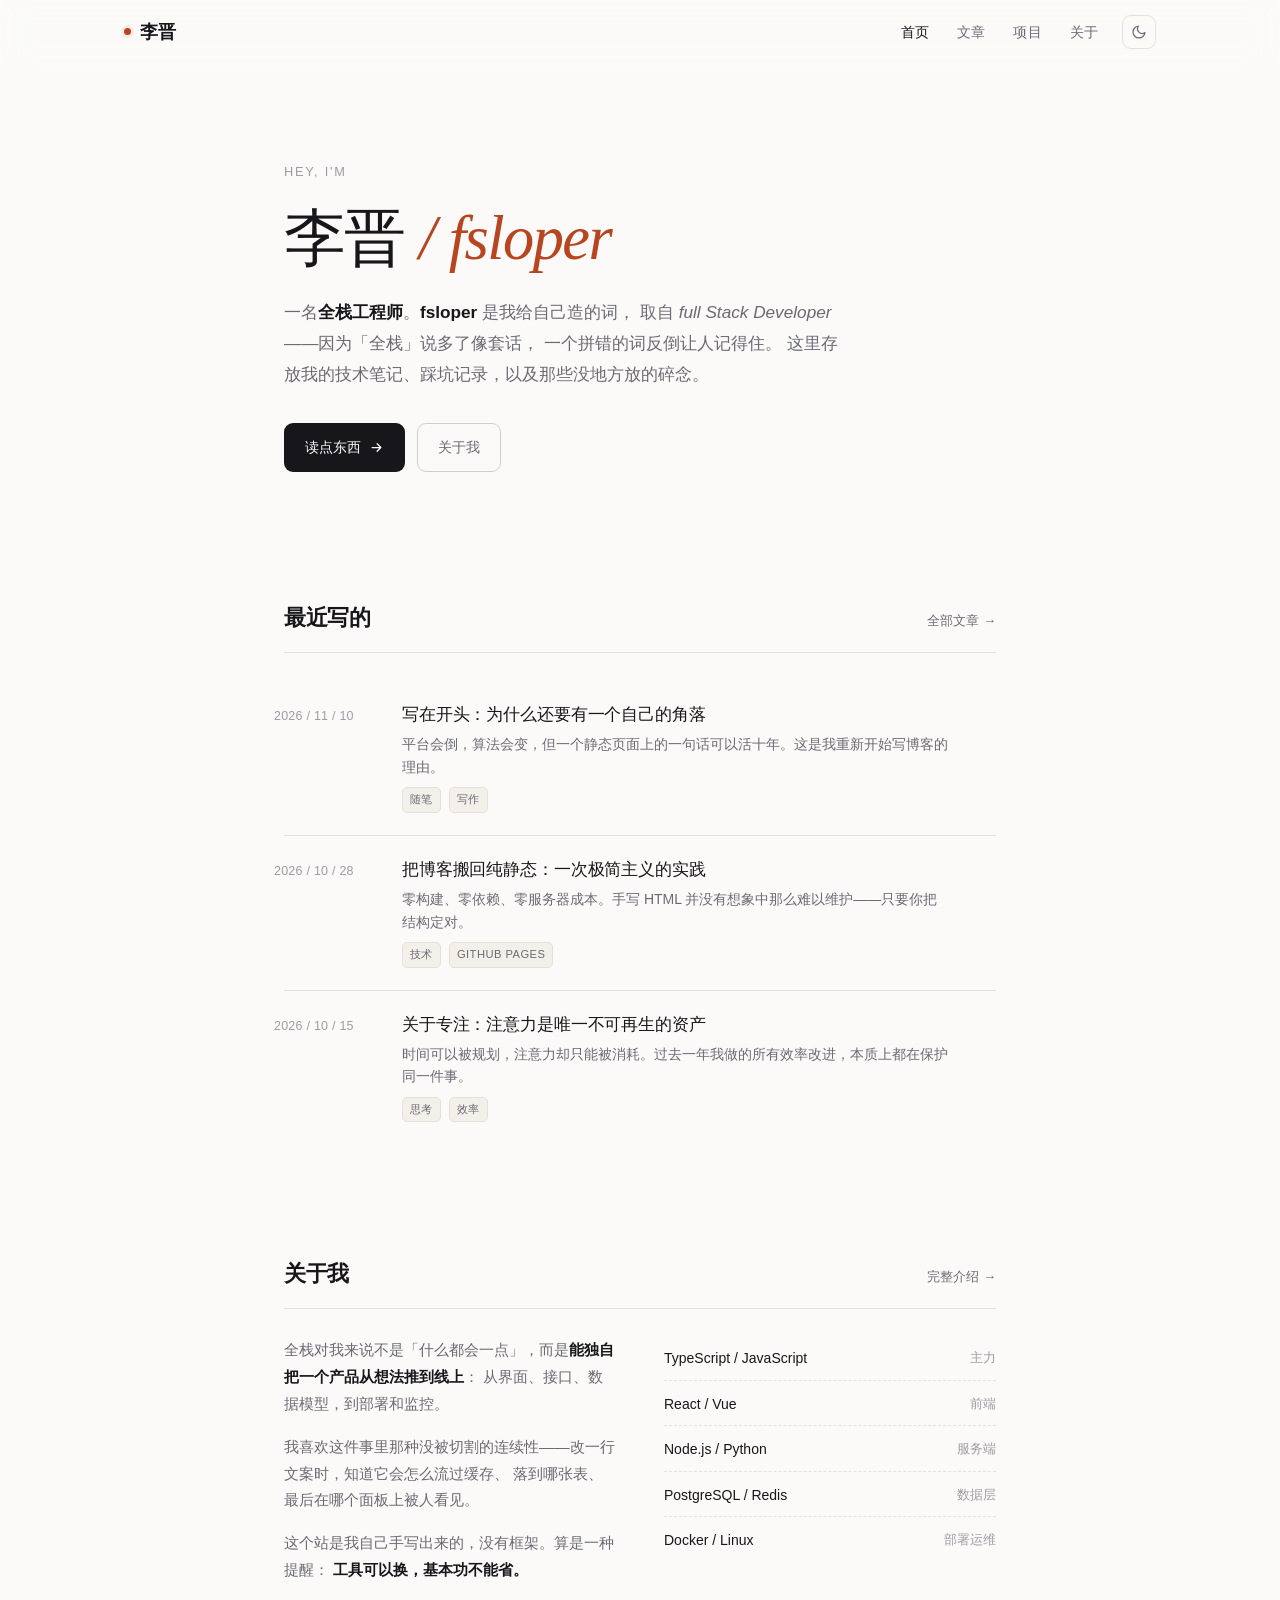
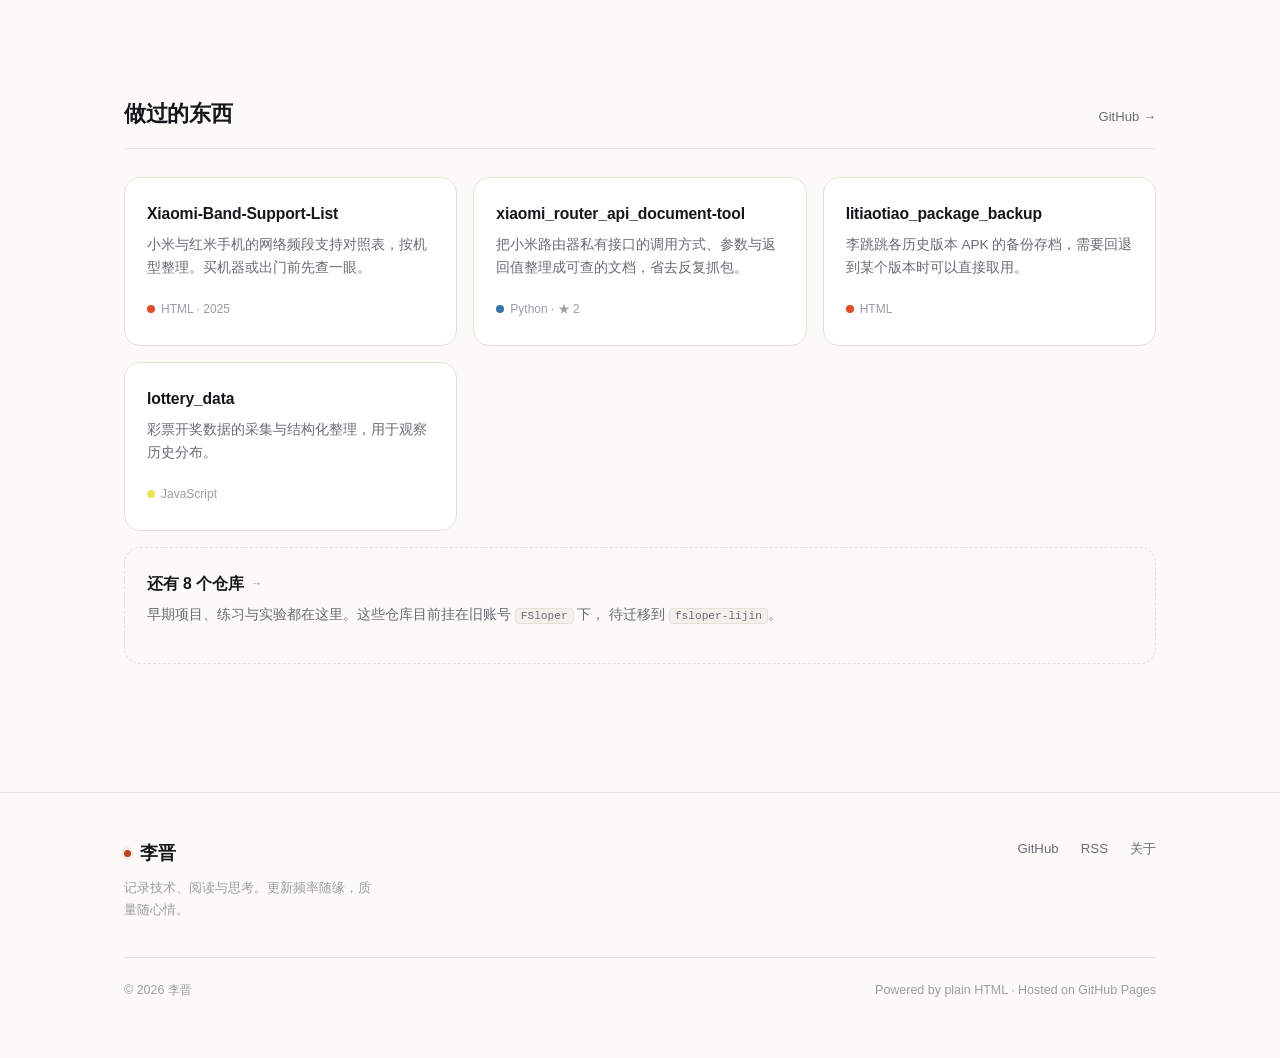
==== index.html @ 945a0168 "init: 李晋的个人博客（纯静态 + GitHub Pages）" ====
<!DOCTYPE html>
<html lang="zh-CN" data-theme="light">
<head>
<meta charset="UTF-8">
<meta name="viewport" content="width=device-width, initial-scale=1.0">
<title>李晋 · 个人主页与博客</title>
<meta name="description" content="李晋 的个人主页与博客 — 记录技术、阅读与思考。">
<meta name="author" content="李晋">

<!-- Open Graph -->
<meta property="og:type" content="website">
<meta property="og:title" content="李晋 · 个人主页与博客">
<meta property="og:description" content="记录技术、阅读与思考。">
<meta name="twitter:card" content="summary_large_image">

<link rel="icon" href="data:image/svg+xml,<svg xmlns='http://www.w3.org/2000/svg' viewBox='0 0 100 100'><text y='.9em' font-size='90'>✳</text></svg>">
<link rel="stylesheet" href="assets/css/style.css">

<!-- 防闪烁：在样式绘制前确定主题 -->
<script>
(function () {
  try {
    var t = localStorage.getItem('blog-theme');
    if (!t) {
      t = window.matchMedia && window.matchMedia('(prefers-color-scheme: dark)').matches
        ? 'dark' : 'light';
    }
    document.documentElement.setAttribute('data-theme', t);
  } catch (e) {}
})();
</script>
</head>
<body>

<!-- ========== 导航 ========== -->
<header class="site-header">
  <nav class="nav">
    <a href="index.html" class="nav__brand">
      <span class="nav__dot"></span>
      李晋
    </a>
    <div class="nav__links">
      <a href="index.html" class="nav__link is-active">首页</a>
      <a href="index.html#posts" class="nav__link">文章</a>
      <a href="#projects" class="nav__link">项目</a>
      <a href="about.html" class="nav__link">关于</a>
      <button class="theme-toggle" type="button" aria-label="切换主题">
        <svg class="icon-moon" viewBox="0 0 24 24" fill="none" stroke="currentColor" stroke-width="1.8" stroke-linecap="round" stroke-linejoin="round">
          <path d="M21 12.79A9 9 0 1 1 11.21 3 7 7 0 0 0 21 12.79z"/>
        </svg>
        <svg class="icon-sun" viewBox="0 0 24 24" fill="none" stroke="currentColor" stroke-width="1.8" stroke-linecap="round" stroke-linejoin="round">
          <circle cx="12" cy="12" r="4.5"/>
          <path d="M12 2v2M12 20v2M4.9 4.9l1.4 1.4M17.7 17.7l1.4 1.4M2 12h2M20 12h2M4.9 19.1l1.4-1.4M17.7 6.3l1.4-1.4"/>
        </svg>
      </button>
    </div>
  </nav>
</header>

<main>
  <!-- ========== Hero ========== -->
  <section class="hero">
    <div class="wrap">
      <p class="hero__eyebrow">Hey, I'm</p>
      <h1 class="hero__title">李晋 <em>/ fsloper</em></h1>
      <p class="hero__lede">
        一名<strong>全栈工程师</strong>。<strong>fsloper</strong> 是我给自己造的词，
        取自 <em>full Stack Developer</em>——因为「全栈」说多了像套话，
        一个拼错的词反倒让人记得住。
        这里存放我的技术笔记、踩坑记录，以及那些没地方放的碎念。
      </p>
      <div class="hero__actions">
        <a href="#posts" class="btn btn--primary">
          读点东西
          <svg viewBox="0 0 24 24" fill="none" stroke="currentColor" stroke-width="2" stroke-linecap="round" stroke-linejoin="round">
            <path d="M5 12h14M13 6l6 6-6 6"/>
          </svg>
        </a>
        <a href="about.html" class="btn btn--ghost">关于我</a>
      </div>
    </div>
  </section>

  <!-- ========== 文章列表 ========== -->
  <section class="section" id="posts">
    <div class="wrap">
      <div class="section__head reveal">
        <h2 class="section__title">最近写的</h2>
        <a href="posts/2026-11-10-hello.html" class="section__more">全部文章 →</a>
      </div>

      <ul class="post-list">
        <li class="post-item reveal">
          <a href="posts/2026-11-10-hello.html" class="post-link">
            <span class="post-link__date">2026 / 11 / 10</span>
            <div>
              <h3 class="post-link__title">写在开头：为什么还要有一个自己的角落</h3>
              <p class="post-link__excerpt">
                平台会倒，算法会变，但一个静态页面上的一句话可以活十年。这是我重新开始写博客的理由。
              </p>
              <div class="post-link__meta">
                <span class="tag">随笔</span>
                <span class="tag">写作</span>
              </div>
            </div>
            <span class="post-link__arrow">→</span>
          </a>
        </li>

        <li class="post-item reveal">
          <a href="posts/2026-10-28-static-site.html" class="post-link">
            <span class="post-link__date">2026 / 10 / 28</span>
            <div>
              <h3 class="post-link__title">把博客搬回纯静态：一次极简主义的实践</h3>
              <p class="post-link__excerpt">
                零构建、零依赖、零服务器成本。手写 HTML 并没有想象中那么难以维护——只要你把结构定对。
              </p>
              <div class="post-link__meta">
                <span class="tag">技术</span>
                <span class="tag">GitHub Pages</span>
              </div>
            </div>
            <span class="post-link__arrow">→</span>
          </a>
        </li>

        <li class="post-item reveal">
          <a href="posts/2026-10-15-focus.html" class="post-link">
            <span class="post-link__date">2026 / 10 / 15</span>
            <div>
              <h3 class="post-link__title">关于专注：注意力是唯一不可再生的资产</h3>
              <p class="post-link__excerpt">
                时间可以被规划，注意力却只能被消耗。过去一年我做的所有效率改进，本质上都在保护同一件事。
              </p>
              <div class="post-link__meta">
                <span class="tag">思考</span>
                <span class="tag">效率</span>
              </div>
            </div>
            <span class="post-link__arrow">→</span>
          </a>
        </li>
      </ul>
    </div>
  </section>

  <!-- ========== 关于 ========== -->
  <section class="section" id="about">
    <div class="wrap">
      <div class="section__head reveal">
        <h2 class="section__title">关于我</h2>
        <a href="about.html" class="section__more">完整介绍 →</a>
      </div>

      <div class="about-grid">
        <div class="about-text reveal">
          <p>
            全栈对我来说不是「什么都会一点」，而是<strong>能独自把一个产品从想法推到线上</strong>：
            从界面、接口、数据模型，到部署和监控。
          </p>
          <p>
            我喜欢这件事里那种没被切割的连续性——改一行文案时，知道它会怎么流过缓存、
            落到哪张表、最后在哪个面板上被人看见。
          </p>
          <p>
            这个站是我自己手写出来的，没有框架。算是一种提醒：
            <strong>工具可以换，基本功不能省。</strong>
          </p>
        </div>

        <ul class="skill-list reveal">
          <li><span>TypeScript / JavaScript</span><span>主力</span></li>
          <li><span>React / Vue</span><span>前端</span></li>
          <li><span>Node.js / Python</span><span>服务端</span></li>
          <li><span>PostgreSQL / Redis</span><span>数据层</span></li>
          <li><span>Docker / Linux</span><span>部署运维</span></li>
        </ul>
      </div>
    </div>
  </section>

  <!-- ========== 项目 ========== -->
  <section class="section" id="projects">
    <div class="wrap wrap--wide">
      <div class="section__head reveal">
        <h2 class="section__title">做过的东西</h2>
        <a href="https://github.com/FSloper?tab=repositories" class="section__more" target="_blank" rel="noopener">GitHub →</a>
      </div>

      <div class="card-grid">
        <a class="card reveal" href="https://github.com/FSloper/Xiaomi-Band-Support-List" target="_blank" rel="noopener">
          <h3 class="card__title">Xiaomi-Band-Support-List</h3>
          <p class="card__desc">
            小米与红米手机的网络频段支持对照表，按机型整理。买机器或出门前先查一眼。
          </p>
          <span class="card__lang"><i class="lang-dot" style="background:#e34c26"></i>HTML · 2025</span>
        </a>

        <a class="card reveal" href="https://github.com/FSloper/xiaomi_router_api_document-tool" target="_blank" rel="noopener">
          <h3 class="card__title">xiaomi_router_api_document-tool</h3>
          <p class="card__desc">
            把小米路由器私有接口的调用方式、参数与返回值整理成可查的文档，省去反复抓包。
          </p>
          <span class="card__lang"><i class="lang-dot" style="background:#3572A5"></i>Python · ★ 2</span>
        </a>

        <a class="card reveal" href="https://github.com/FSloper/litiaotiao_package_backup" target="_blank" rel="noopener">
          <h3 class="card__title">litiaotiao_package_backup</h3>
          <p class="card__desc">
            李跳跳各历史版本 APK 的备份存档，需要回退到某个版本时可以直接取用。
          </p>
          <span class="card__lang"><i class="lang-dot" style="background:#e34c26"></i>HTML</span>
        </a>

        <a class="card reveal" href="https://github.com/FSloper/lottery_data" target="_blank" rel="noopener">
          <h3 class="card__title">lottery_data</h3>
          <p class="card__desc">
            彩票开奖数据的采集与结构化整理，用于观察历史分布。
          </p>
          <span class="card__lang"><i class="lang-dot" style="background:#f1e05a"></i>JavaScript</span>
        </a>

        <a class="card card--wide reveal" href="https://github.com/FSloper?tab=repositories" target="_blank" rel="noopener">
          <h3 class="card__title">还有 8 个仓库 <span class="card__star">→</span></h3>
          <p class="card__desc">
            早期项目、练习与实验都在这里。这些仓库目前挂在旧账号 <code>FSloper</code> 下，
            待迁移到 <code>fsloper-lijin</code>。
          </p>
        </a>
      </div>
    </div>
  </section>
</main>

<!-- ========== 页脚 ========== -->
<footer class="site-footer">
  <div class="wrap wrap--wide">
    <div class="footer-inner">
      <div class="footer-brand">
        <a href="index.html" class="nav__brand">
          <span class="nav__dot"></span>
          李晋
        </a>
        <p>记录技术、阅读与思考。更新频率随缘，质量随心情。</p>
      </div>
      <div class="footer-links">
        <a href="https://github.com/fsloper-lijin" target="_blank" rel="noopener">GitHub</a>
        <a href="feed.xml" type="application/rss+xml">RSS</a>
        <a href="about.html">关于</a>
      </div>
    </div>
    <div class="footer-bottom">
      <span>© <span data-year>2026</span> 李晋</span>
      <span>Powered by plain HTML · Hosted on GitHub Pages</span>
    </div>
  </div>
</footer>

<script src="assets/js/main.js"></script>
</body>
</html>
---- assets/css/style.css ----
/* ============================================================
   个人博客 · 设计系统
   明暗双主题 / 系统字体栈 / 响应式 / 无外部依赖
   ============================================================ */

/* ---------- 1. 变量 ---------- */
:root {
  /* 明主题：暖白纸感 */
  --bg:           #fbfaf8;
  --bg-elevated:  #ffffff;
  --bg-soft:      #f3f0ea;
  --text:         #17161a;
  --text-muted:   #6b6a73;
  --text-faint:   #9d9ca4;
  --border:       #e5e1d9;
  --border-strong:#d3cec3;
  --accent:       #b8451f;
  --accent-soft:  rgba(184, 69, 31, 0.08);
  --code-bg:      #f3f0ea;

  /* 排版 */
  --font-sans: -apple-system, BlinkMacSystemFont, "Segoe UI", "PingFang SC",
               "Hiragino Sans GB", "Microsoft YaHei", "Source Han Sans SC",
               sans-serif;
  --font-serif: "Iowan Old Style", "Palatino Linotype", Palatino, Georgia,
                "Songti SC", "Noto Serif SC", "SimSun", serif;
  --font-mono: ui-monospace, SFMono-Regular, "SF Mono", Menlo, Consolas,
               "Liberation Mono", monospace;

  /* 尺寸 */
  --maxw: 760px;
  --maxw-wide: 1080px;
  --radius: 10px;
  --radius-lg: 16px;

  /* 动效 */
  --ease: cubic-bezier(0.22, 0.61, 0.36, 1);

  color-scheme: light;
}

html[data-theme="dark"] {
  --bg:           #101114;
  --bg-elevated:  #17181c;
  --bg-soft:      #1b1c21;
  --text:         #e9e7e3;
  --text-muted:   #92919a;
  --text-faint:   #6c6b74;
  --border:       #26272d;
  --border-strong:#3a3b42;
  --accent:       #f0805a;
  --accent-soft:  rgba(240, 128, 90, 0.12);
  --code-bg:      #1b1c21;

  color-scheme: dark;
}

/* ---------- 2. 基础重置 ---------- */
*, *::before, *::after { box-sizing: border-box; }

html {
  -webkit-text-size-adjust: 100%;
  scroll-behavior: smooth;
}

body {
  margin: 0;
  background: var(--bg);
  color: var(--text);
  font-family: var(--font-sans);
  font-size: 17px;
  line-height: 1.75;
  -webkit-font-smoothing: antialiased;
  -moz-osx-font-smoothing: grayscale;
  transition: background-color .35s var(--ease), color .35s var(--ease);
}

/* 纸张纹理（极淡） */
body::before {
  content: "";
  position: fixed;
  inset: 0;
  pointer-events: none;
  z-index: 0;
  opacity: .5;
  background-image: radial-gradient(var(--border) 0.5px, transparent 0.5px);
  background-size: 22px 22px;
  mask-image: radial-gradient(ellipse 80% 60% at 50% 0%, #000, transparent 75%);
  -webkit-mask-image: radial-gradient(ellipse 80% 60% at 50% 0%, #000, transparent 75%);
}

img { max-width: 100%; height: auto; display: block; }

a {
  color: inherit;
  text-decoration: none;
  transition: color .2s var(--ease);
}

button { font: inherit; cursor: pointer; }

::selection {
  background: var(--accent);
  color: #fff;
}

/* ---------- 3. 布局容器 ---------- */
.wrap {
  width: 100%;
  max-width: var(--maxw);
  margin: 0 auto;
  padding: 0 24px;
  position: relative;
  z-index: 1;
}

.wrap--wide { max-width: var(--maxw-wide); }

/* ---------- 4. 顶部导航 ---------- */
.site-header {
  position: sticky;
  top: 0;
  z-index: 100;
  backdrop-filter: saturate(180%) blur(14px);
  -webkit-backdrop-filter: saturate(180%) blur(14px);
  background: color-mix(in srgb, var(--bg) 82%, transparent);
  border-bottom: 1px solid transparent;
  transition: border-color .3s var(--ease), background-color .3s var(--ease);
}

.site-header.is-scrolled { border-bottom-color: var(--border); }

.nav {
  display: flex;
  align-items: center;
  justify-content: space-between;
  height: 64px;
  max-width: var(--maxw-wide);
  margin: 0 auto;
  padding: 0 24px;
}

.nav__brand {
  font-family: var(--font-serif);
  font-size: 1.15rem;
  font-weight: 600;
  letter-spacing: -0.01em;
  display: inline-flex;
  align-items: center;
  gap: 9px;
}

.nav__dot {
  width: 7px;
  height: 7px;
  border-radius: 50%;
  background: var(--accent);
  box-shadow: 0 0 0 3px var(--accent-soft);
}

.nav__links {
  display: flex;
  align-items: center;
  gap: 4px;
}

.nav__link {
  font-size: 0.88rem;
  color: var(--text-muted);
  padding: 7px 12px;
  border-radius: 7px;
  letter-spacing: .01em;
  transition: color .2s var(--ease), background-color .2s var(--ease);
}

.nav__link:hover { color: var(--text); background: var(--bg-soft); }
.nav__link.is-active { color: var(--text); font-weight: 500; }

.theme-toggle {
  width: 34px;
  height: 34px;
  margin-left: 8px;
  display: grid;
  place-items: center;
  border: 1px solid var(--border);
  border-radius: 9px;
  background: transparent;
  color: var(--text-muted);
  transition: all .22s var(--ease);
}

.theme-toggle:hover {
  color: var(--text);
  border-color: var(--border-strong);
  background: var(--bg-soft);
}

.theme-toggle svg { width: 16px; height: 16px; }
html[data-theme="dark"] .icon-sun { display: block; }
html[data-theme="dark"] .icon-moon { display: none; }
.icon-sun { display: none; }
.icon-moon { display: block; }

/* ---------- 5. Hero ---------- */
.hero {
  padding: 96px 0 72px;
}

.hero__eyebrow {
  font-size: 0.8rem;
  letter-spacing: .14em;
  text-transform: uppercase;
  color: var(--text-faint);
  margin: 0 0 20px;
  font-weight: 500;
}

.hero__title {
  font-family: var(--font-serif);
  font-size: clamp(2.4rem, 6.5vw, 3.9rem);
  line-height: 1.12;
  font-weight: 500;
  letter-spacing: -0.025em;
  margin: 0 0 24px;
}

.hero__title em {
  font-style: italic;
  color: var(--accent);
}

.hero__lede {
  font-size: 1.075rem;
  line-height: 1.78;
  color: var(--text-muted);
  max-width: 58ch;
  margin: 0 0 34px;
}

.hero__lede strong {
  color: var(--text);
  font-weight: 600;
}

.hero__actions {
  display: flex;
  flex-wrap: wrap;
  gap: 12px;
  align-items: center;
}

/* ---------- 6. 按钮 ---------- */
.btn {
  display: inline-flex;
  align-items: center;
  gap: 8px;
  padding: 11px 20px;
  border-radius: 9px;
  font-size: 0.9rem;
  font-weight: 500;
  border: 1px solid transparent;
  transition: all .22s var(--ease);
  white-space: nowrap;
}

.btn--primary {
  background: var(--text);
  color: var(--bg);
}

.btn--primary:hover {
  transform: translateY(-1.5px);
  box-shadow: 0 6px 20px -6px color-mix(in srgb, var(--text) 45%, transparent);
}

.btn--ghost {
  border-color: var(--border-strong);
  color: var(--text-muted);
}

.btn--ghost:hover {
  color: var(--text);
  border-color: var(--text-faint);
  background: var(--bg-soft);
}

.btn svg { width: 15px; height: 15px; }

/* ---------- 7. 分节标题 ---------- */
.section {
  padding: 56px 0;
}

.section__head {
  display: flex;
  align-items: baseline;
  justify-content: space-between;
  gap: 16px;
  margin-bottom: 28px;
  padding-bottom: 14px;
  border-bottom: 1px solid var(--border);
}

.section__title {
  font-family: var(--font-serif);
  font-size: 1.35rem;
  font-weight: 600;
  letter-spacing: -0.015em;
  margin: 0;
}

.section__more {
  font-size: 0.82rem;
  color: var(--text-muted);
  white-space: nowrap;
  display: inline-flex;
  align-items: center;
  gap: 4px;
}

.section__more:hover { color: var(--accent); }

/* ---------- 8. 文章列表 ---------- */
.post-list { list-style: none; margin: 0; padding: 0; }

.post-item {
  border-bottom: 1px solid var(--border);
}

.post-item:last-child { border-bottom: none; }

.post-link {
  display: grid;
  grid-template-columns: 108px 1fr auto;
  gap: 20px;
  align-items: baseline;
  padding: 22px 10px 22px 0;
  margin-left: -10px;
  border-radius: 8px;
  transition: background-color .2s var(--ease), padding-left .2s var(--ease);
}

.post-link:hover {
  background: var(--bg-soft);
  padding-left: 10px;
}

.post-link__date {
  font-size: 0.78rem;
  color: var(--text-faint);
  font-variant-numeric: tabular-nums;
  letter-spacing: .02em;
  white-space: nowrap;
}

.post-link__title {
  font-size: 1.05rem;
  font-weight: 550;
  letter-spacing: -0.008em;
  line-height: 1.45;
  margin: 0;
  transition: color .2s var(--ease);
}

.post-link:hover .post-link__title { color: var(--accent); }

.post-link__excerpt {
  font-size: 0.875rem;
  color: var(--text-muted);
  line-height: 1.6;
  margin: 6px 0 0;
}

.post-link__meta {
  display: flex;
  gap: 8px;
  align-items: center;
  flex-wrap: wrap;
  margin-top: 9px;
}

.tag {
  font-size: 0.7rem;
  letter-spacing: .04em;
  text-transform: uppercase;
  color: var(--text-muted);
  background: var(--bg-soft);
  border: 1px solid var(--border);
  padding: 2px 7px;
  border-radius: 5px;
  font-weight: 500;
}

.post-link__arrow {
  color: var(--text-faint);
  opacity: 0;
  transform: translateX(-5px);
  transition: all .22s var(--ease);
  align-self: center;
  font-size: 1rem;
}

.post-link:hover .post-link__arrow {
  opacity: 1;
  transform: translateX(0);
  color: var(--accent);
}

/* ---------- 9. 关于块 ---------- */
.about-grid {
  display: grid;
  grid-template-columns: 1fr 1fr;
  gap: 48px;
  align-items: start;
}

.about-text p { margin: 0 0 16px; color: var(--text-muted); font-size: 0.96rem; }
.about-text p:last-child { margin-bottom: 0; }
.about-text strong { color: var(--text); font-weight: 600; }

.skill-list {
  list-style: none;
  margin: 0;
  padding: 0;
  display: flex;
  flex-direction: column;
  gap: 2px;
}

.skill-list li {
  display: flex;
  justify-content: space-between;
  align-items: center;
  padding: 9px 0;
  border-bottom: 1px dashed var(--border);
  font-size: 0.875rem;
}

.skill-list li:last-child { border-bottom: none; }
.skill-list span:first-child { color: var(--text); font-weight: 500; }
.skill-list span:last-child { color: var(--text-faint); font-size: 0.8rem; }

/* ---------- 10. 项目卡片 ---------- */
.card-grid {
  display: grid;
  grid-template-columns: repeat(auto-fill, minmax(280px, 1fr));
  gap: 16px;
}

.card {
  display: block;
  padding: 22px;
  border: 1px solid var(--border);
  border-radius: var(--radius-lg);
  background: var(--bg-elevated);
  transition: all .25s var(--ease);
  position: relative;
  overflow: hidden;
}

.card:hover {
  border-color: var(--border-strong);
  transform: translateY(-2px);
  box-shadow: 0 12px 32px -18px rgba(0, 0, 0, .35);
}

.card__title {
  font-size: 0.98rem;
  font-weight: 600;
  margin: 0 0 7px;
  display: flex;
  align-items: center;
  gap: 7px;
  letter-spacing: -0.008em;
}

.card__desc {
  font-size: 0.85rem;
  color: var(--text-muted);
  line-height: 1.65;
  margin: 0 0 14px;
}

.card__lang {
  font-size: 0.75rem;
  color: var(--text-faint);
  display: inline-flex;
  align-items: center;
  gap: 6px;
}

.lang-dot {
  width: 8px;
  height: 8px;
  border-radius: 50%;
  background: var(--accent);
}

.card__star {
  font-size: 0.75rem;
  color: var(--text-faint);
}

.card--wide {
  grid-column: 1 / -1;
  border-style: dashed;
  background: transparent;
}

.card--wide .card__desc code {
  font-family: var(--font-mono);
  font-size: 0.82em;
  background: var(--code-bg);
  border: 1px solid var(--border);
  padding: 1px 5px;
  border-radius: 4px;
}

/* ---------- 11. 页脚 ---------- */
.site-footer {
  border-top: 1px solid var(--border);
  margin-top: 72px;
  padding: 44px 0 56px;
}

.footer-inner {
  display: flex;
  justify-content: space-between;
  align-items: flex-start;
  gap: 32px;
  flex-wrap: wrap;
}

.footer-brand p {
  margin: 8px 0 0;
  font-size: 0.82rem;
  color: var(--text-faint);
  max-width: 34ch;
  line-height: 1.65;
}

.footer-links {
  display: flex;
  gap: 22px;
  flex-wrap: wrap;
}

.footer-links a {
  font-size: 0.83rem;
  color: var(--text-muted);
}

.footer-links a:hover { color: var(--accent); }

.footer-bottom {
  margin-top: 36px;
  padding-top: 22px;
  border-top: 1px solid var(--border);
  display: flex;
  justify-content: space-between;
  gap: 16px;
  flex-wrap: wrap;
  font-size: 0.78rem;
  color: var(--text-faint);
}

/* ---------- 12. 文章页 ---------- */
.article-header {
  padding: 64px 0 40px;
  border-bottom: 1px solid var(--border);
  margin-bottom: 44px;
}

.back-link {
  display: inline-flex;
  align-items: center;
  gap: 6px;
  font-size: 0.83rem;
  color: var(--text-muted);
  margin-bottom: 26px;
}

.back-link:hover { color: var(--accent); }

.article-title {
  font-family: var(--font-serif);
  font-size: clamp(1.9rem, 4.5vw, 2.7rem);
  line-height: 1.22;
  font-weight: 500;
  letter-spacing: -0.02em;
  margin: 0 0 18px;
}

.article-meta {
  display: flex;
  gap: 14px;
  align-items: center;
  flex-wrap: wrap;
  font-size: 0.82rem;
  color: var(--text-faint);
}

.article-meta .sep { color: var(--border-strong); }

/* 正文排版 */
.prose { font-size: 1.02rem; line-height: 1.85; color: var(--text); }
.prose > *:first-child { margin-top: 0; }

.prose p { margin: 0 0 1.5em; }
.prose strong { font-weight: 650; }
.prose em { font-style: italic; }

.prose h2 {
  font-family: var(--font-serif);
  font-size: 1.55rem;
  font-weight: 600;
  letter-spacing: -0.015em;
  margin: 2.4em 0 0.9em;
  line-height: 1.35;
}

.prose h3 {
  font-size: 1.15rem;
  font-weight: 650;
  margin: 2em 0 0.7em;
  letter-spacing: -0.01em;
}

.prose ul, .prose ol { margin: 0 0 1.5em; padding-left: 1.4em; }
.prose li { margin-bottom: 0.5em; }
.prose li::marker { color: var(--text-faint); }

.prose a {
  color: var(--accent);
  text-decoration: underline;
  text-decoration-thickness: 1px;
  text-underline-offset: 3px;
  text-decoration-color: color-mix(in srgb, var(--accent) 35%, transparent);
  transition: text-decoration-color .2s var(--ease);
}

.prose a:hover { text-decoration-color: var(--accent); }

.prose blockquote {
  margin: 1.8em 0;
  padding: 4px 0 4px 20px;
  border-left: 2px solid var(--accent);
  color: var(--text-muted);
  font-style: italic;
}

.prose blockquote p:last-child { margin-bottom: 0; }

.prose code {
  font-family: var(--font-mono);
  font-size: 0.86em;
  background: var(--code-bg);
  border: 1px solid var(--border);
  padding: 1.5px 5px;
  border-radius: 5px;
  color: var(--text);
}

.prose pre {
  background: var(--code-bg);
  border: 1px solid var(--border);
  border-radius: var(--radius);
  padding: 18px 20px;
  overflow-x: auto;
  margin: 1.8em 0;
  font-size: 0.85rem;
  line-height: 1.65;
}

.prose pre code {
  background: none;
  border: none;
  padding: 0;
  font-size: inherit;
  color: var(--text);
}

.prose hr {
  border: none;
  border-top: 1px solid var(--border);
  margin: 2.8em 0;
}

.prose img {
  border-radius: var(--radius);
  margin: 1.8em 0;
  border: 1px solid var(--border);
}

.prose table {
  width: 100%;
  border-collapse: collapse;
  margin: 1.8em 0;
  font-size: 0.9rem;
}

.prose th, .prose td {
  text-align: left;
  padding: 10px 14px;
  border-bottom: 1px solid var(--border);
}

.prose th {
  font-weight: 600;
  color: var(--text-muted);
  font-size: 0.8rem;
  text-transform: uppercase;
  letter-spacing: .05em;
}

/* 上下篇 */
.post-nav {
  display: grid;
  grid-template-columns: 1fr 1fr;
  gap: 14px;
  margin-top: 64px;
  padding-top: 28px;
  border-top: 1px solid var(--border);
}

.post-nav a {
  padding: 16px 18px;
  border: 1px solid var(--border);
  border-radius: var(--radius);
  transition: all .22s var(--ease);
}

.post-nav a:hover {
  border-color: var(--border-strong);
  background: var(--bg-soft);
}

.post-nav__label {
  display: block;
  font-size: 0.72rem;
  color: var(--text-faint);
  text-transform: uppercase;
  letter-spacing: .1em;
  margin-bottom: 6px;
}

.post-nav__title {
  font-size: 0.88rem;
  font-weight: 500;
  line-height: 1.45;
}

.post-nav a:only-child { grid-column: 1 / -1; }

/* ---------- 13. 滚动进入动效 ---------- */
.reveal {
  opacity: 0;
  transform: translateY(14px);
  transition: opacity .7s var(--ease), transform .7s var(--ease);
}

.reveal.is-visible {
  opacity: 1;
  transform: none;
}

@media (prefers-reduced-motion: reduce) {
  *, *::before, *::after {
    animation-duration: .01ms !important;
    transition-duration: .01ms !important;
    scroll-behavior: auto !important;
  }
  .reveal { opacity: 1; transform: none; }
}

/* ---------- 14. 响应式 ---------- */
@media (max-width: 720px) {
  body { font-size: 16px; }

  .hero { padding: 64px 0 48px; }
  .section { padding: 40px 0; }

  .about-grid { grid-template-columns: 1fr; gap: 32px; }

  .post-link {
    grid-template-columns: 1fr;
    gap: 6px;
    padding: 20px 0;
  }
  .post-link:hover { padding-left: 0; background: transparent; }
  .post-link__date { order: -1; }
  .post-link__arrow { display: none; }

  .post-nav { grid-template-columns: 1fr; }

  .footer-inner { flex-direction: column; gap: 26px; }

  .article-header { padding: 40px 0 30px; margin-bottom: 34px; }

  .nav__links .nav__link:not(.is-active) { display: none; }
}

@media (max-width: 420px) {
  .wrap, .nav { padding: 0 18px; }
  .hero__actions .btn { flex: 1; justify-content: center; }
}
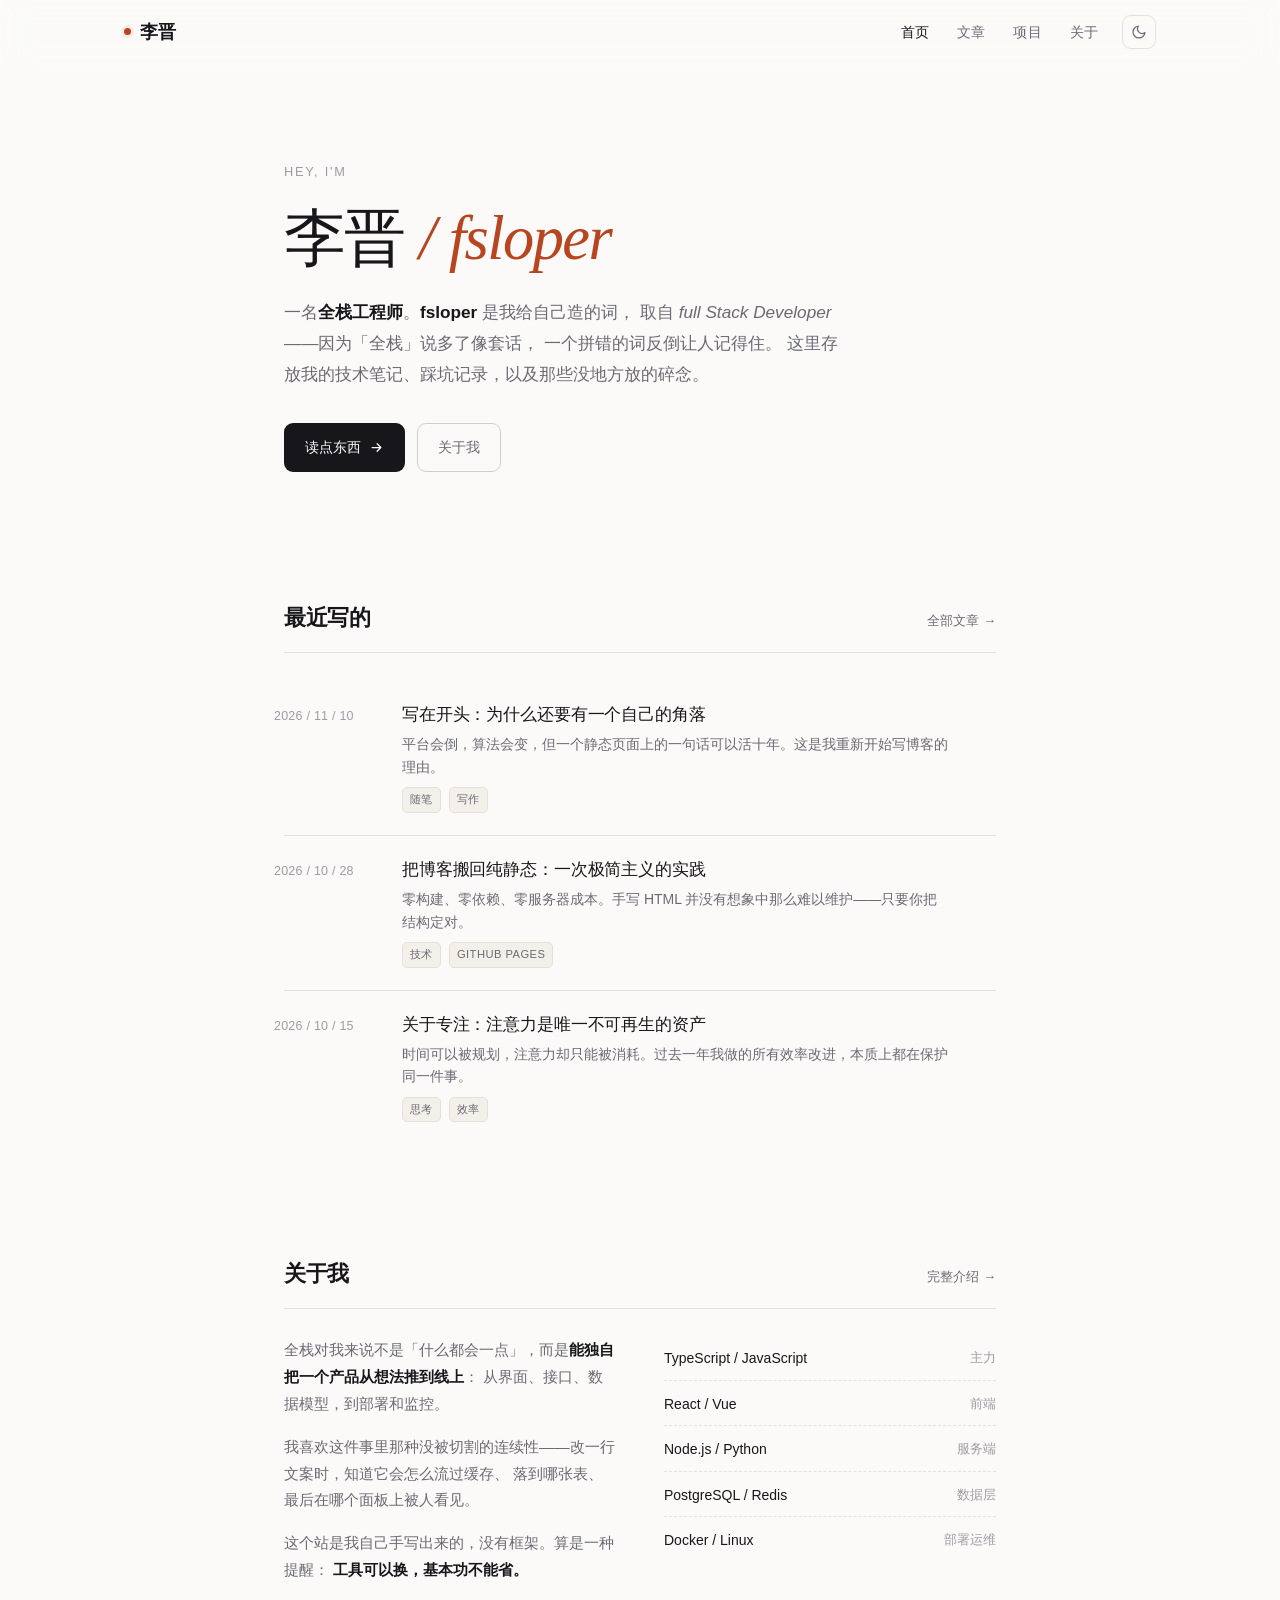
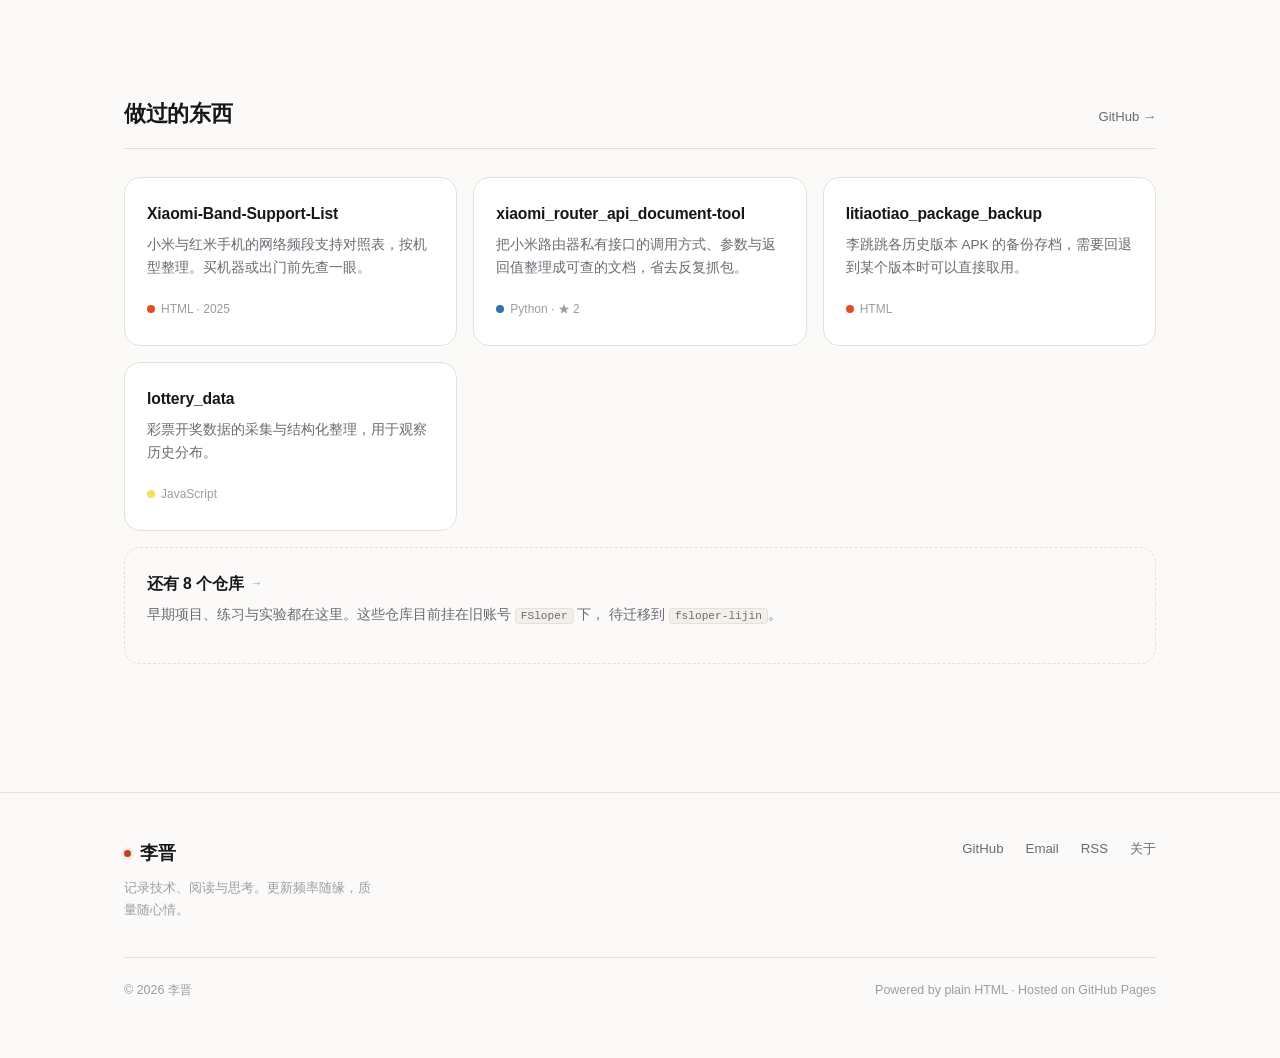
==== commit f4cab5aa: "feat: 加入联系邮箱" ====
--- a/index.html
+++ b/index.html
@@ -245,6 +245,7 @@
       </div>
       <div class="footer-links">
         <a href="https://github.com/fsloper-lijin" target="_blank" rel="noopener">GitHub</a>
+        <a href="mailto:2310984793@qq.com">Email</a>
         <a href="feed.xml" type="application/rss+xml">RSS</a>
         <a href="about.html">关于</a>
       </div>
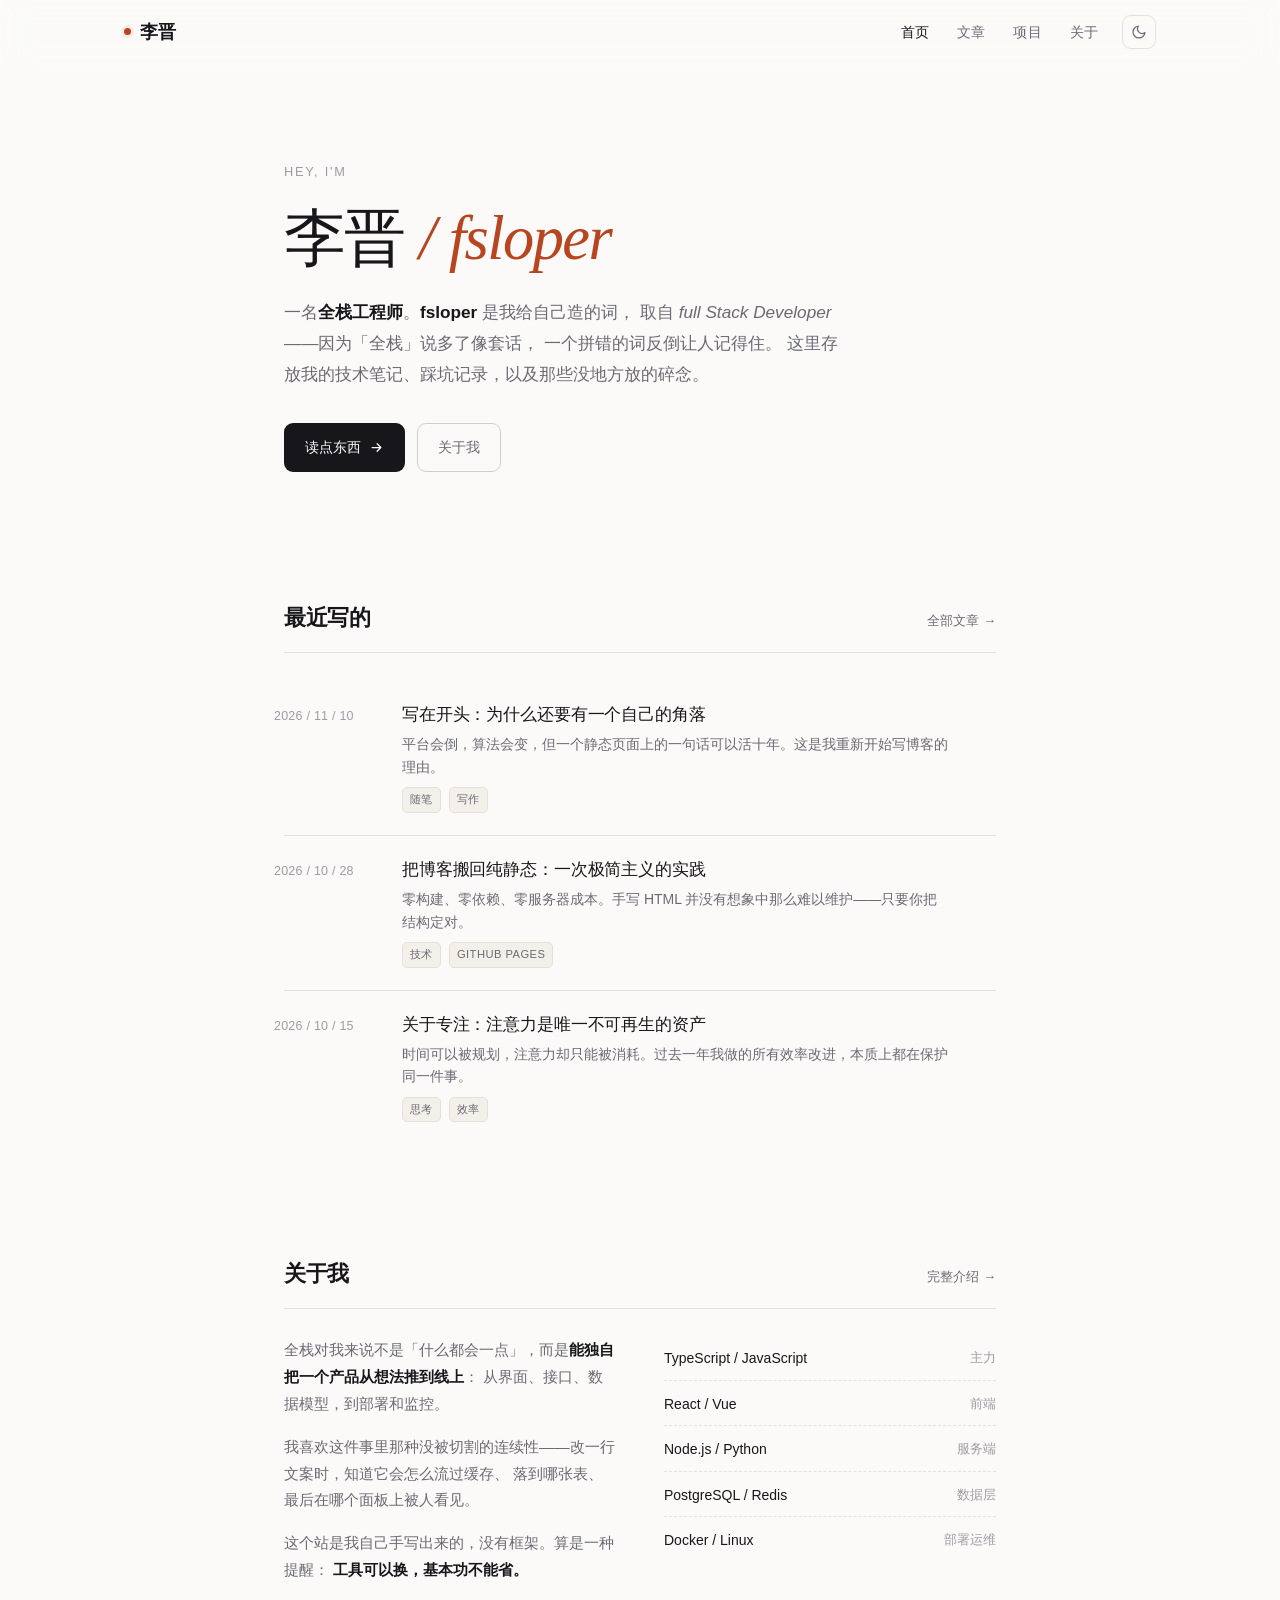
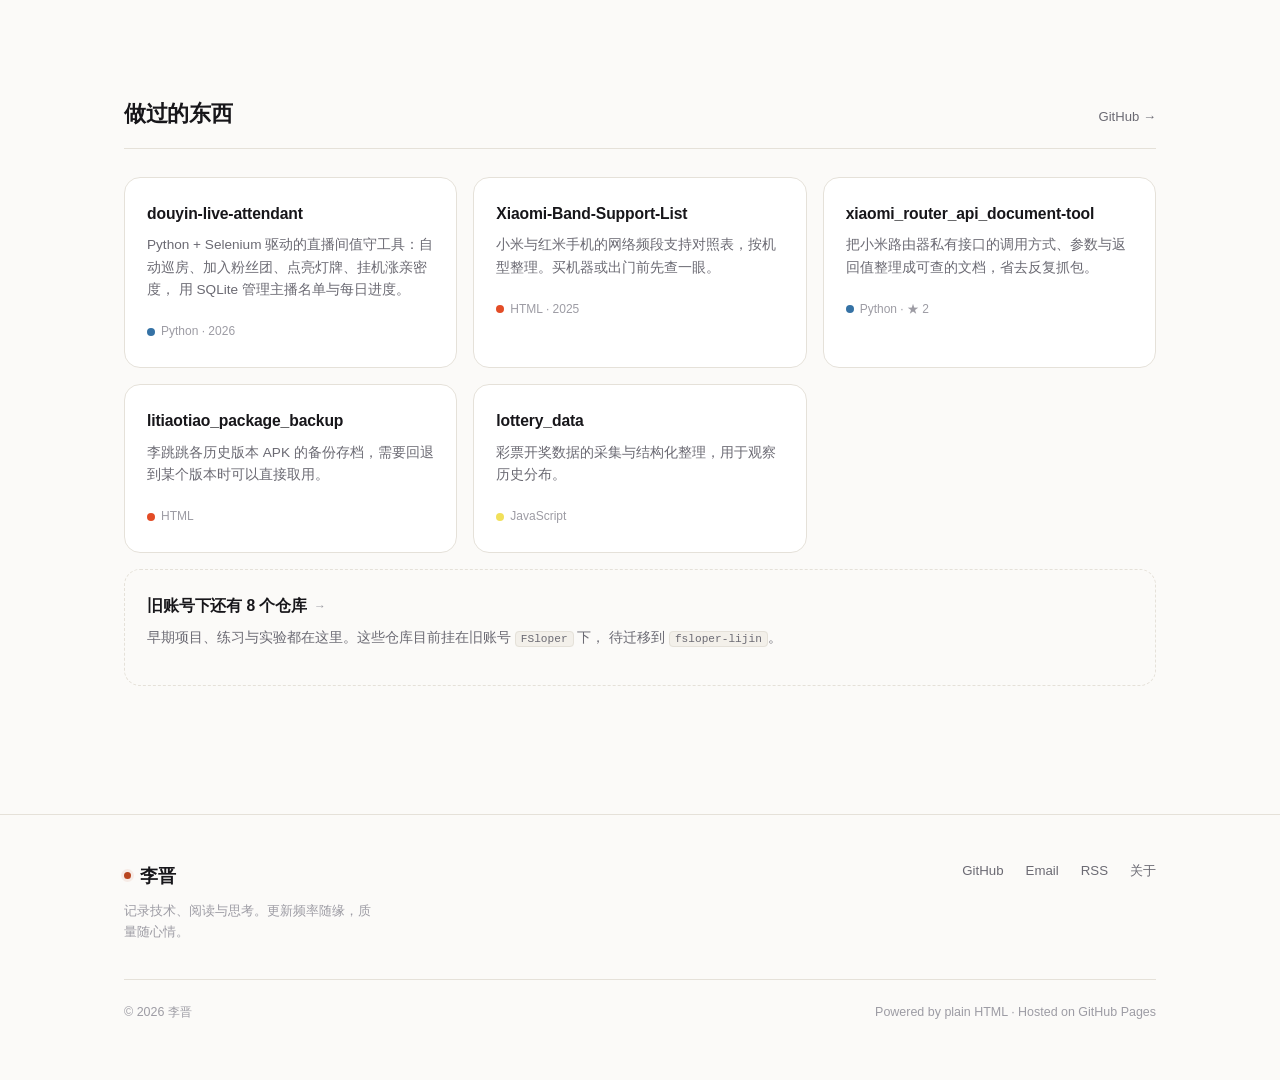
==== commit ec51fd97: "feat: 添加 douyin-live-attendant 项目卡片" ====
--- a/index.html
+++ b/index.html
@@ -188,6 +188,15 @@
       </div>
 
       <div class="card-grid">
+        <a class="card reveal" href="https://github.com/fsloper-lijin/douyin-live-attendant" target="_blank" rel="noopener">
+          <h3 class="card__title">douyin-live-attendant</h3>
+          <p class="card__desc">
+            Python + Selenium 驱动的直播间值守工具：自动巡房、加入粉丝团、点亮灯牌、挂机涨亲密度，
+            用 SQLite 管理主播名单与每日进度。
+          </p>
+          <span class="card__lang"><i class="lang-dot" style="background:#3572A5"></i>Python · 2026</span>
+        </a>
+
         <a class="card reveal" href="https://github.com/FSloper/Xiaomi-Band-Support-List" target="_blank" rel="noopener">
           <h3 class="card__title">Xiaomi-Band-Support-List</h3>
           <p class="card__desc">
@@ -221,7 +230,7 @@
         </a>
 
         <a class="card card--wide reveal" href="https://github.com/FSloper?tab=repositories" target="_blank" rel="noopener">
-          <h3 class="card__title">还有 8 个仓库 <span class="card__star">→</span></h3>
+          <h3 class="card__title">旧账号下还有 8 个仓库 <span class="card__star">→</span></h3>
           <p class="card__desc">
             早期项目、练习与实验都在这里。这些仓库目前挂在旧账号 <code>FSloper</code> 下，
             待迁移到 <code>fsloper-lijin</code>。
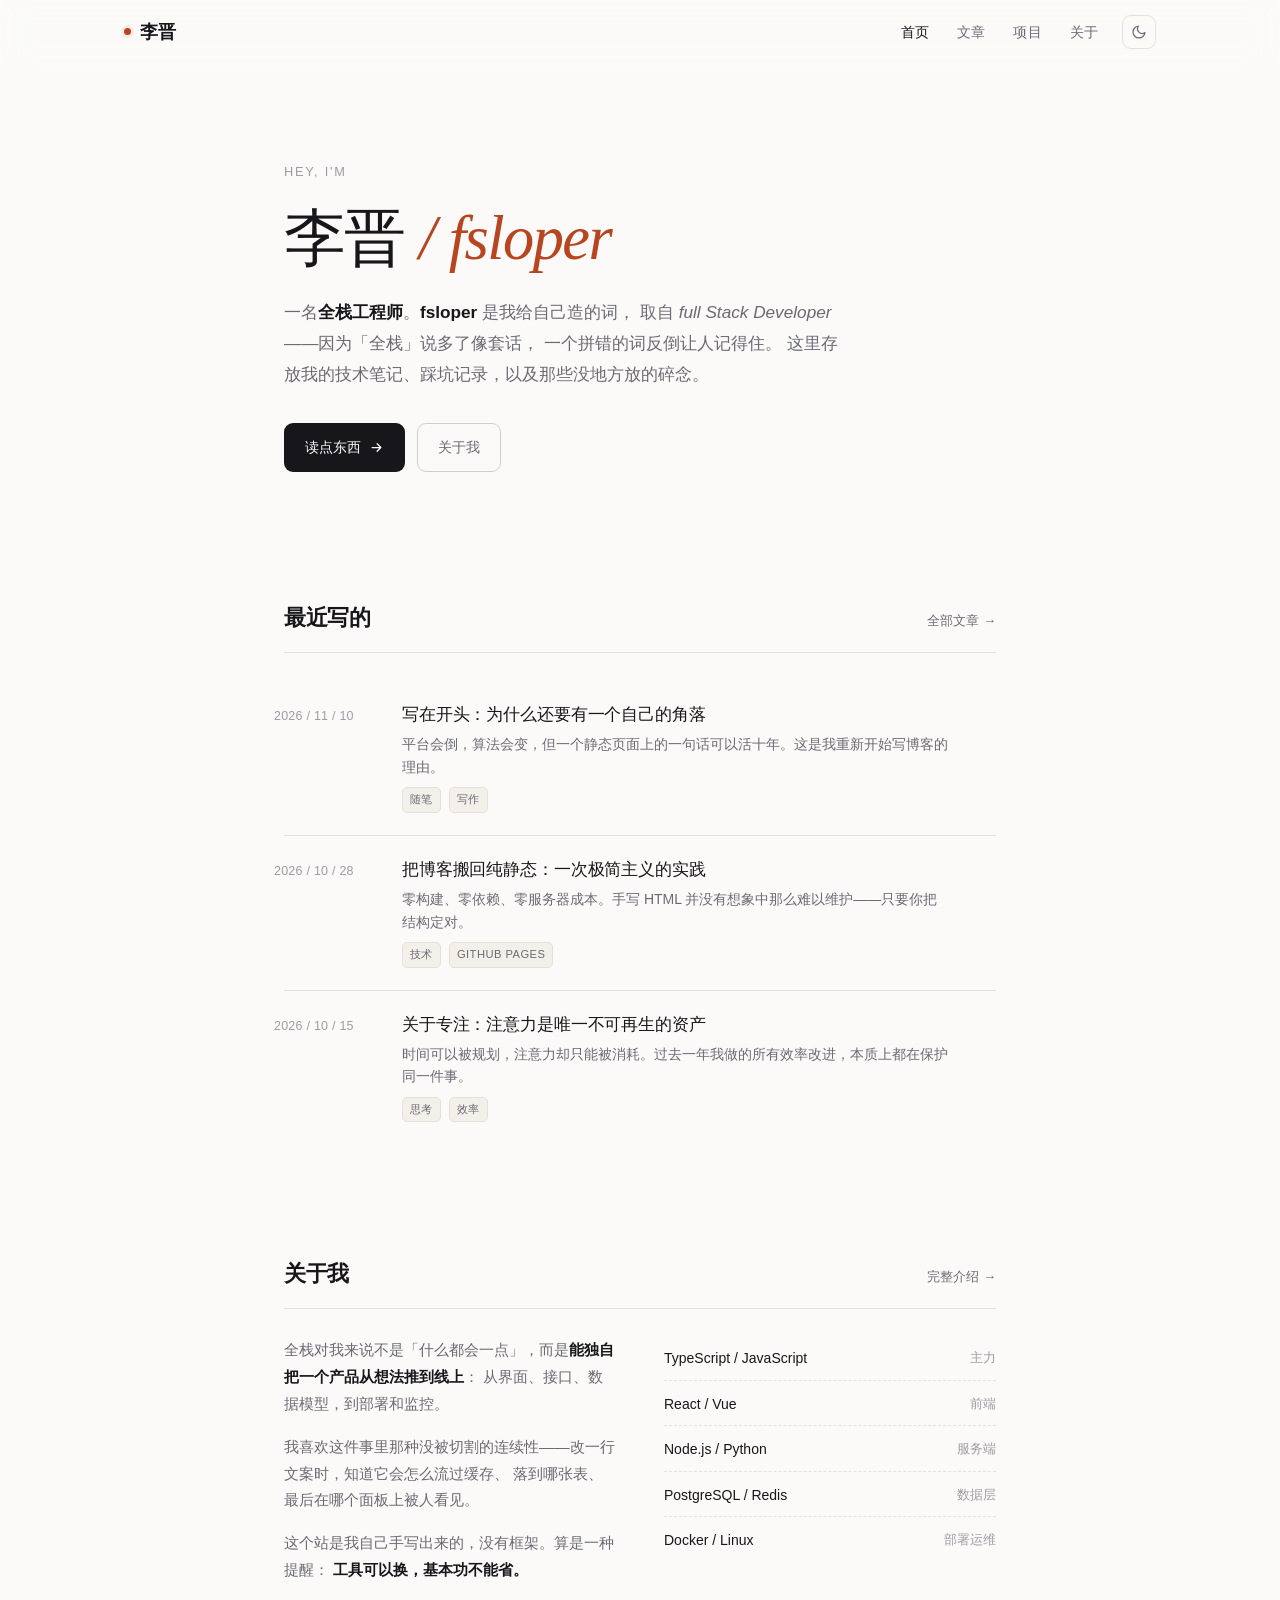
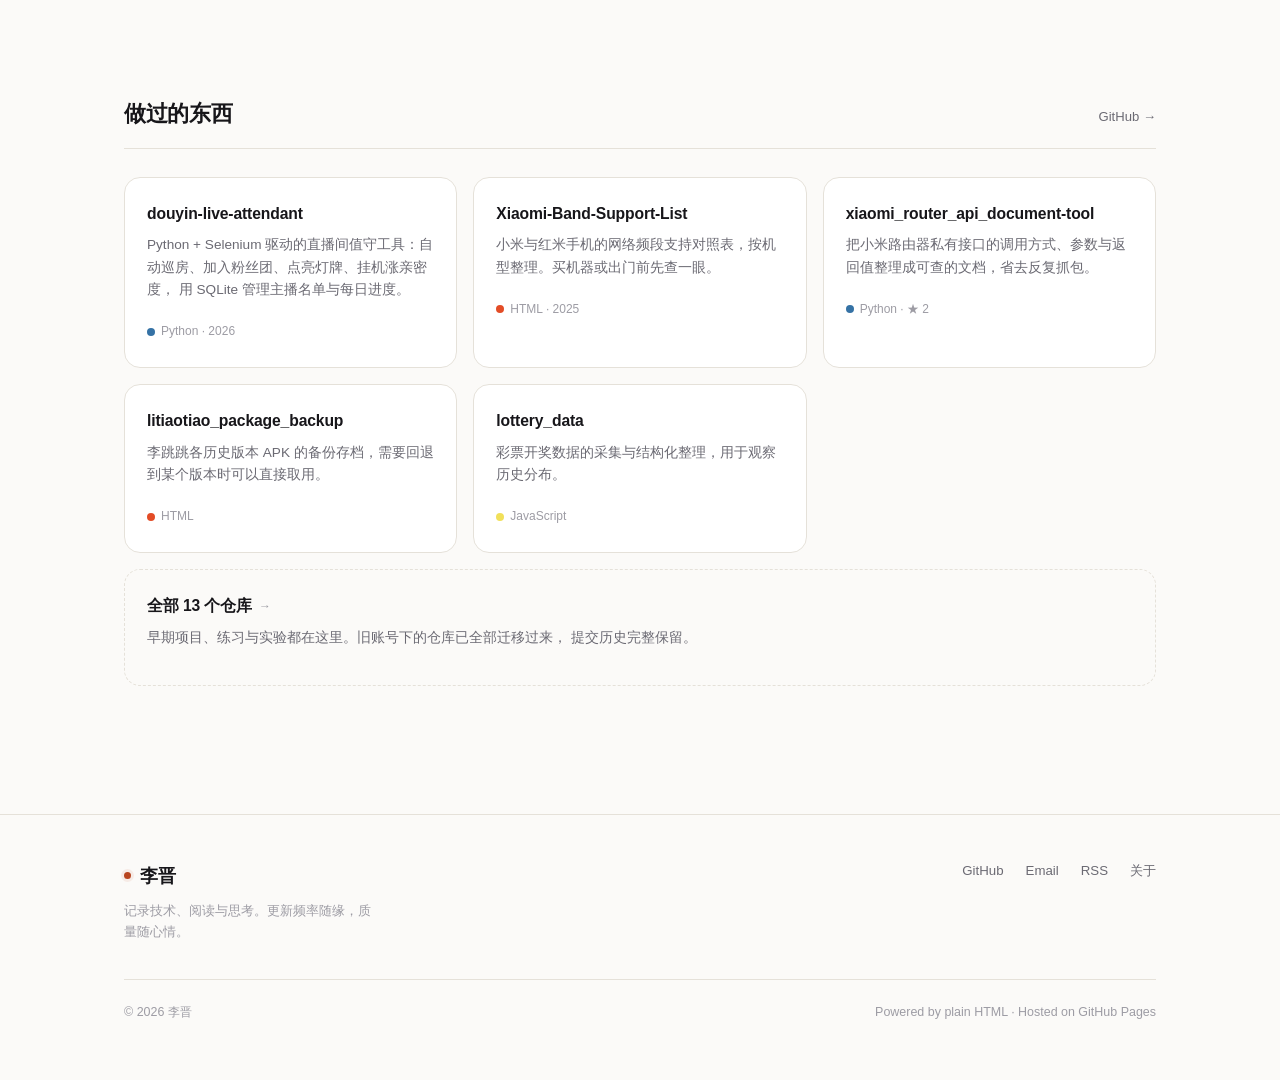
==== commit aaee65c1: "chore: 仓库迁移完成后更新链接到新账号" ====
--- a/index.html
+++ b/index.html
@@ -1,271 +1,271 @@
-<!DOCTYPE html>
-<html lang="zh-CN" data-theme="light">
-<head>
-<meta charset="UTF-8">
-<meta name="viewport" content="width=device-width, initial-scale=1.0">
-<title>李晋 · 个人主页与博客</title>
-<meta name="description" content="李晋 的个人主页与博客 — 记录技术、阅读与思考。">
-<meta name="author" content="李晋">
-
-<!-- Open Graph -->
-<meta property="og:type" content="website">
-<meta property="og:title" content="李晋 · 个人主页与博客">
-<meta property="og:description" content="记录技术、阅读与思考。">
-<meta name="twitter:card" content="summary_large_image">
-
-<link rel="icon" href="data:image/svg+xml,<svg xmlns='http://www.w3.org/2000/svg' viewBox='0 0 100 100'><text y='.9em' font-size='90'>✳</text></svg>">
-<link rel="stylesheet" href="assets/css/style.css">
-
-<!-- 防闪烁：在样式绘制前确定主题 -->
-<script>
-(function () {
-  try {
-    var t = localStorage.getItem('blog-theme');
-    if (!t) {
-      t = window.matchMedia && window.matchMedia('(prefers-color-scheme: dark)').matches
-        ? 'dark' : 'light';
-    }
-    document.documentElement.setAttribute('data-theme', t);
-  } catch (e) {}
-})();
-</script>
-</head>
-<body>
-
-<!-- ========== 导航 ========== -->
-<header class="site-header">
-  <nav class="nav">
-    <a href="index.html" class="nav__brand">
-      <span class="nav__dot"></span>
-      李晋
-    </a>
-    <div class="nav__links">
-      <a href="index.html" class="nav__link is-active">首页</a>
-      <a href="index.html#posts" class="nav__link">文章</a>
-      <a href="#projects" class="nav__link">项目</a>
-      <a href="about.html" class="nav__link">关于</a>
-      <button class="theme-toggle" type="button" aria-label="切换主题">
-        <svg class="icon-moon" viewBox="0 0 24 24" fill="none" stroke="currentColor" stroke-width="1.8" stroke-linecap="round" stroke-linejoin="round">
-          <path d="M21 12.79A9 9 0 1 1 11.21 3 7 7 0 0 0 21 12.79z"/>
-        </svg>
-        <svg class="icon-sun" viewBox="0 0 24 24" fill="none" stroke="currentColor" stroke-width="1.8" stroke-linecap="round" stroke-linejoin="round">
-          <circle cx="12" cy="12" r="4.5"/>
-          <path d="M12 2v2M12 20v2M4.9 4.9l1.4 1.4M17.7 17.7l1.4 1.4M2 12h2M20 12h2M4.9 19.1l1.4-1.4M17.7 6.3l1.4-1.4"/>
-        </svg>
-      </button>
-    </div>
-  </nav>
-</header>
-
-<main>
-  <!-- ========== Hero ========== -->
-  <section class="hero">
-    <div class="wrap">
-      <p class="hero__eyebrow">Hey, I'm</p>
-      <h1 class="hero__title">李晋 <em>/ fsloper</em></h1>
-      <p class="hero__lede">
-        一名<strong>全栈工程师</strong>。<strong>fsloper</strong> 是我给自己造的词，
-        取自 <em>full Stack Developer</em>——因为「全栈」说多了像套话，
-        一个拼错的词反倒让人记得住。
-        这里存放我的技术笔记、踩坑记录，以及那些没地方放的碎念。
-      </p>
-      <div class="hero__actions">
-        <a href="#posts" class="btn btn--primary">
-          读点东西
-          <svg viewBox="0 0 24 24" fill="none" stroke="currentColor" stroke-width="2" stroke-linecap="round" stroke-linejoin="round">
-            <path d="M5 12h14M13 6l6 6-6 6"/>
-          </svg>
-        </a>
-        <a href="about.html" class="btn btn--ghost">关于我</a>
-      </div>
-    </div>
-  </section>
-
-  <!-- ========== 文章列表 ========== -->
-  <section class="section" id="posts">
-    <div class="wrap">
-      <div class="section__head reveal">
-        <h2 class="section__title">最近写的</h2>
-        <a href="posts/2026-11-10-hello.html" class="section__more">全部文章 →</a>
-      </div>
-
-      <ul class="post-list">
-        <li class="post-item reveal">
-          <a href="posts/2026-11-10-hello.html" class="post-link">
-            <span class="post-link__date">2026 / 11 / 10</span>
-            <div>
-              <h3 class="post-link__title">写在开头：为什么还要有一个自己的角落</h3>
-              <p class="post-link__excerpt">
-                平台会倒，算法会变，但一个静态页面上的一句话可以活十年。这是我重新开始写博客的理由。
-              </p>
-              <div class="post-link__meta">
-                <span class="tag">随笔</span>
-                <span class="tag">写作</span>
-              </div>
-            </div>
-            <span class="post-link__arrow">→</span>
-          </a>
-        </li>
-
-        <li class="post-item reveal">
-          <a href="posts/2026-10-28-static-site.html" class="post-link">
-            <span class="post-link__date">2026 / 10 / 28</span>
-            <div>
-              <h3 class="post-link__title">把博客搬回纯静态：一次极简主义的实践</h3>
-              <p class="post-link__excerpt">
-                零构建、零依赖、零服务器成本。手写 HTML 并没有想象中那么难以维护——只要你把结构定对。
-              </p>
-              <div class="post-link__meta">
-                <span class="tag">技术</span>
-                <span class="tag">GitHub Pages</span>
-              </div>
-            </div>
-            <span class="post-link__arrow">→</span>
-          </a>
-        </li>
-
-        <li class="post-item reveal">
-          <a href="posts/2026-10-15-focus.html" class="post-link">
-            <span class="post-link__date">2026 / 10 / 15</span>
-            <div>
-              <h3 class="post-link__title">关于专注：注意力是唯一不可再生的资产</h3>
-              <p class="post-link__excerpt">
-                时间可以被规划，注意力却只能被消耗。过去一年我做的所有效率改进，本质上都在保护同一件事。
-              </p>
-              <div class="post-link__meta">
-                <span class="tag">思考</span>
-                <span class="tag">效率</span>
-              </div>
-            </div>
-            <span class="post-link__arrow">→</span>
-          </a>
-        </li>
-      </ul>
-    </div>
-  </section>
-
-  <!-- ========== 关于 ========== -->
-  <section class="section" id="about">
-    <div class="wrap">
-      <div class="section__head reveal">
-        <h2 class="section__title">关于我</h2>
-        <a href="about.html" class="section__more">完整介绍 →</a>
-      </div>
-
-      <div class="about-grid">
-        <div class="about-text reveal">
-          <p>
-            全栈对我来说不是「什么都会一点」，而是<strong>能独自把一个产品从想法推到线上</strong>：
-            从界面、接口、数据模型，到部署和监控。
-          </p>
-          <p>
-            我喜欢这件事里那种没被切割的连续性——改一行文案时，知道它会怎么流过缓存、
-            落到哪张表、最后在哪个面板上被人看见。
-          </p>
-          <p>
-            这个站是我自己手写出来的，没有框架。算是一种提醒：
-            <strong>工具可以换，基本功不能省。</strong>
-          </p>
-        </div>
-
-        <ul class="skill-list reveal">
-          <li><span>TypeScript / JavaScript</span><span>主力</span></li>
-          <li><span>React / Vue</span><span>前端</span></li>
-          <li><span>Node.js / Python</span><span>服务端</span></li>
-          <li><span>PostgreSQL / Redis</span><span>数据层</span></li>
-          <li><span>Docker / Linux</span><span>部署运维</span></li>
-        </ul>
-      </div>
-    </div>
-  </section>
-
-  <!-- ========== 项目 ========== -->
-  <section class="section" id="projects">
-    <div class="wrap wrap--wide">
-      <div class="section__head reveal">
-        <h2 class="section__title">做过的东西</h2>
-        <a href="https://github.com/FSloper?tab=repositories" class="section__more" target="_blank" rel="noopener">GitHub →</a>
-      </div>
-
-      <div class="card-grid">
-        <a class="card reveal" href="https://github.com/fsloper-lijin/douyin-live-attendant" target="_blank" rel="noopener">
-          <h3 class="card__title">douyin-live-attendant</h3>
-          <p class="card__desc">
-            Python + Selenium 驱动的直播间值守工具：自动巡房、加入粉丝团、点亮灯牌、挂机涨亲密度，
-            用 SQLite 管理主播名单与每日进度。
-          </p>
-          <span class="card__lang"><i class="lang-dot" style="background:#3572A5"></i>Python · 2026</span>
-        </a>
-
-        <a class="card reveal" href="https://github.com/FSloper/Xiaomi-Band-Support-List" target="_blank" rel="noopener">
-          <h3 class="card__title">Xiaomi-Band-Support-List</h3>
-          <p class="card__desc">
-            小米与红米手机的网络频段支持对照表，按机型整理。买机器或出门前先查一眼。
-          </p>
-          <span class="card__lang"><i class="lang-dot" style="background:#e34c26"></i>HTML · 2025</span>
-        </a>
-
-        <a class="card reveal" href="https://github.com/FSloper/xiaomi_router_api_document-tool" target="_blank" rel="noopener">
-          <h3 class="card__title">xiaomi_router_api_document-tool</h3>
-          <p class="card__desc">
-            把小米路由器私有接口的调用方式、参数与返回值整理成可查的文档，省去反复抓包。
-          </p>
-          <span class="card__lang"><i class="lang-dot" style="background:#3572A5"></i>Python · ★ 2</span>
-        </a>
-
-        <a class="card reveal" href="https://github.com/FSloper/litiaotiao_package_backup" target="_blank" rel="noopener">
-          <h3 class="card__title">litiaotiao_package_backup</h3>
-          <p class="card__desc">
-            李跳跳各历史版本 APK 的备份存档，需要回退到某个版本时可以直接取用。
-          </p>
-          <span class="card__lang"><i class="lang-dot" style="background:#e34c26"></i>HTML</span>
-        </a>
-
-        <a class="card reveal" href="https://github.com/FSloper/lottery_data" target="_blank" rel="noopener">
-          <h3 class="card__title">lottery_data</h3>
-          <p class="card__desc">
-            彩票开奖数据的采集与结构化整理，用于观察历史分布。
-          </p>
-          <span class="card__lang"><i class="lang-dot" style="background:#f1e05a"></i>JavaScript</span>
-        </a>
-
-        <a class="card card--wide reveal" href="https://github.com/FSloper?tab=repositories" target="_blank" rel="noopener">
-          <h3 class="card__title">旧账号下还有 8 个仓库 <span class="card__star">→</span></h3>
-          <p class="card__desc">
-            早期项目、练习与实验都在这里。这些仓库目前挂在旧账号 <code>FSloper</code> 下，
-            待迁移到 <code>fsloper-lijin</code>。
-          </p>
-        </a>
-      </div>
-    </div>
-  </section>
-</main>
-
-<!-- ========== 页脚 ========== -->
-<footer class="site-footer">
-  <div class="wrap wrap--wide">
-    <div class="footer-inner">
-      <div class="footer-brand">
-        <a href="index.html" class="nav__brand">
-          <span class="nav__dot"></span>
-          李晋
-        </a>
-        <p>记录技术、阅读与思考。更新频率随缘，质量随心情。</p>
-      </div>
-      <div class="footer-links">
-        <a href="https://github.com/fsloper-lijin" target="_blank" rel="noopener">GitHub</a>
-        <a href="mailto:2310984793@qq.com">Email</a>
-        <a href="feed.xml" type="application/rss+xml">RSS</a>
-        <a href="about.html">关于</a>
-      </div>
-    </div>
-    <div class="footer-bottom">
-      <span>© <span data-year>2026</span> 李晋</span>
-      <span>Powered by plain HTML · Hosted on GitHub Pages</span>
-    </div>
-  </div>
-</footer>
-
-<script src="assets/js/main.js"></script>
-</body>
-</html>
+<!DOCTYPE html>
+<html lang="zh-CN" data-theme="light">
+<head>
+<meta charset="UTF-8">
+<meta name="viewport" content="width=device-width, initial-scale=1.0">
+<title>李晋 · 个人主页与博客</title>
+<meta name="description" content="李晋 的个人主页与博客 — 记录技术、阅读与思考。">
+<meta name="author" content="李晋">
+
+<!-- Open Graph -->
+<meta property="og:type" content="website">
+<meta property="og:title" content="李晋 · 个人主页与博客">
+<meta property="og:description" content="记录技术、阅读与思考。">
+<meta name="twitter:card" content="summary_large_image">
+
+<link rel="icon" href="data:image/svg+xml,<svg xmlns='http://www.w3.org/2000/svg' viewBox='0 0 100 100'><text y='.9em' font-size='90'>✳</text></svg>">
+<link rel="stylesheet" href="assets/css/style.css">
+
+<!-- 防闪烁：在样式绘制前确定主题 -->
+<script>
+(function () {
+  try {
+    var t = localStorage.getItem('blog-theme');
+    if (!t) {
+      t = window.matchMedia && window.matchMedia('(prefers-color-scheme: dark)').matches
+        ? 'dark' : 'light';
+    }
+    document.documentElement.setAttribute('data-theme', t);
+  } catch (e) {}
+})();
+</script>
+</head>
+<body>
+
+<!-- ========== 导航 ========== -->
+<header class="site-header">
+  <nav class="nav">
+    <a href="index.html" class="nav__brand">
+      <span class="nav__dot"></span>
+      李晋
+    </a>
+    <div class="nav__links">
+      <a href="index.html" class="nav__link is-active">首页</a>
+      <a href="index.html#posts" class="nav__link">文章</a>
+      <a href="#projects" class="nav__link">项目</a>
+      <a href="about.html" class="nav__link">关于</a>
+      <button class="theme-toggle" type="button" aria-label="切换主题">
+        <svg class="icon-moon" viewBox="0 0 24 24" fill="none" stroke="currentColor" stroke-width="1.8" stroke-linecap="round" stroke-linejoin="round">
+          <path d="M21 12.79A9 9 0 1 1 11.21 3 7 7 0 0 0 21 12.79z"/>
+        </svg>
+        <svg class="icon-sun" viewBox="0 0 24 24" fill="none" stroke="currentColor" stroke-width="1.8" stroke-linecap="round" stroke-linejoin="round">
+          <circle cx="12" cy="12" r="4.5"/>
+          <path d="M12 2v2M12 20v2M4.9 4.9l1.4 1.4M17.7 17.7l1.4 1.4M2 12h2M20 12h2M4.9 19.1l1.4-1.4M17.7 6.3l1.4-1.4"/>
+        </svg>
+      </button>
+    </div>
+  </nav>
+</header>
+
+<main>
+  <!-- ========== Hero ========== -->
+  <section class="hero">
+    <div class="wrap">
+      <p class="hero__eyebrow">Hey, I'm</p>
+      <h1 class="hero__title">李晋 <em>/ fsloper</em></h1>
+      <p class="hero__lede">
+        一名<strong>全栈工程师</strong>。<strong>fsloper</strong> 是我给自己造的词，
+        取自 <em>full Stack Developer</em>——因为「全栈」说多了像套话，
+        一个拼错的词反倒让人记得住。
+        这里存放我的技术笔记、踩坑记录，以及那些没地方放的碎念。
+      </p>
+      <div class="hero__actions">
+        <a href="#posts" class="btn btn--primary">
+          读点东西
+          <svg viewBox="0 0 24 24" fill="none" stroke="currentColor" stroke-width="2" stroke-linecap="round" stroke-linejoin="round">
+            <path d="M5 12h14M13 6l6 6-6 6"/>
+          </svg>
+        </a>
+        <a href="about.html" class="btn btn--ghost">关于我</a>
+      </div>
+    </div>
+  </section>
+
+  <!-- ========== 文章列表 ========== -->
+  <section class="section" id="posts">
+    <div class="wrap">
+      <div class="section__head reveal">
+        <h2 class="section__title">最近写的</h2>
+        <a href="posts/2026-11-10-hello.html" class="section__more">全部文章 →</a>
+      </div>
+
+      <ul class="post-list">
+        <li class="post-item reveal">
+          <a href="posts/2026-11-10-hello.html" class="post-link">
+            <span class="post-link__date">2026 / 11 / 10</span>
+            <div>
+              <h3 class="post-link__title">写在开头：为什么还要有一个自己的角落</h3>
+              <p class="post-link__excerpt">
+                平台会倒，算法会变，但一个静态页面上的一句话可以活十年。这是我重新开始写博客的理由。
+              </p>
+              <div class="post-link__meta">
+                <span class="tag">随笔</span>
+                <span class="tag">写作</span>
+              </div>
+            </div>
+            <span class="post-link__arrow">→</span>
+          </a>
+        </li>
+
+        <li class="post-item reveal">
+          <a href="posts/2026-10-28-static-site.html" class="post-link">
+            <span class="post-link__date">2026 / 10 / 28</span>
+            <div>
+              <h3 class="post-link__title">把博客搬回纯静态：一次极简主义的实践</h3>
+              <p class="post-link__excerpt">
+                零构建、零依赖、零服务器成本。手写 HTML 并没有想象中那么难以维护——只要你把结构定对。
+              </p>
+              <div class="post-link__meta">
+                <span class="tag">技术</span>
+                <span class="tag">GitHub Pages</span>
+              </div>
+            </div>
+            <span class="post-link__arrow">→</span>
+          </a>
+        </li>
+
+        <li class="post-item reveal">
+          <a href="posts/2026-10-15-focus.html" class="post-link">
+            <span class="post-link__date">2026 / 10 / 15</span>
+            <div>
+              <h3 class="post-link__title">关于专注：注意力是唯一不可再生的资产</h3>
+              <p class="post-link__excerpt">
+                时间可以被规划，注意力却只能被消耗。过去一年我做的所有效率改进，本质上都在保护同一件事。
+              </p>
+              <div class="post-link__meta">
+                <span class="tag">思考</span>
+                <span class="tag">效率</span>
+              </div>
+            </div>
+            <span class="post-link__arrow">→</span>
+          </a>
+        </li>
+      </ul>
+    </div>
+  </section>
+
+  <!-- ========== 关于 ========== -->
+  <section class="section" id="about">
+    <div class="wrap">
+      <div class="section__head reveal">
+        <h2 class="section__title">关于我</h2>
+        <a href="about.html" class="section__more">完整介绍 →</a>
+      </div>
+
+      <div class="about-grid">
+        <div class="about-text reveal">
+          <p>
+            全栈对我来说不是「什么都会一点」，而是<strong>能独自把一个产品从想法推到线上</strong>：
+            从界面、接口、数据模型，到部署和监控。
+          </p>
+          <p>
+            我喜欢这件事里那种没被切割的连续性——改一行文案时，知道它会怎么流过缓存、
+            落到哪张表、最后在哪个面板上被人看见。
+          </p>
+          <p>
+            这个站是我自己手写出来的，没有框架。算是一种提醒：
+            <strong>工具可以换，基本功不能省。</strong>
+          </p>
+        </div>
+
+        <ul class="skill-list reveal">
+          <li><span>TypeScript / JavaScript</span><span>主力</span></li>
+          <li><span>React / Vue</span><span>前端</span></li>
+          <li><span>Node.js / Python</span><span>服务端</span></li>
+          <li><span>PostgreSQL / Redis</span><span>数据层</span></li>
+          <li><span>Docker / Linux</span><span>部署运维</span></li>
+        </ul>
+      </div>
+    </div>
+  </section>
+
+  <!-- ========== 项目 ========== -->
+  <section class="section" id="projects">
+    <div class="wrap wrap--wide">
+      <div class="section__head reveal">
+        <h2 class="section__title">做过的东西</h2>
+        <a href="https://github.com/fsloper-lijin?tab=repositories" class="section__more" target="_blank" rel="noopener">GitHub →</a>
+      </div>
+
+      <div class="card-grid">
+        <a class="card reveal" href="https://github.com/fsloper-lijin/douyin-live-attendant" target="_blank" rel="noopener">
+          <h3 class="card__title">douyin-live-attendant</h3>
+          <p class="card__desc">
+            Python + Selenium 驱动的直播间值守工具：自动巡房、加入粉丝团、点亮灯牌、挂机涨亲密度，
+            用 SQLite 管理主播名单与每日进度。
+          </p>
+          <span class="card__lang"><i class="lang-dot" style="background:#3572A5"></i>Python · 2026</span>
+        </a>
+
+        <a class="card reveal" href="https://github.com/fsloper-lijin/Xiaomi-Band-Support-List" target="_blank" rel="noopener">
+          <h3 class="card__title">Xiaomi-Band-Support-List</h3>
+          <p class="card__desc">
+            小米与红米手机的网络频段支持对照表，按机型整理。买机器或出门前先查一眼。
+          </p>
+          <span class="card__lang"><i class="lang-dot" style="background:#e34c26"></i>HTML · 2025</span>
+        </a>
+
+        <a class="card reveal" href="https://github.com/fsloper-lijin/xiaomi_router_api_document-tool" target="_blank" rel="noopener">
+          <h3 class="card__title">xiaomi_router_api_document-tool</h3>
+          <p class="card__desc">
+            把小米路由器私有接口的调用方式、参数与返回值整理成可查的文档，省去反复抓包。
+          </p>
+          <span class="card__lang"><i class="lang-dot" style="background:#3572A5"></i>Python · ★ 2</span>
+        </a>
+
+        <a class="card reveal" href="https://github.com/fsloper-lijin/litiaotiao_package_backup" target="_blank" rel="noopener">
+          <h3 class="card__title">litiaotiao_package_backup</h3>
+          <p class="card__desc">
+            李跳跳各历史版本 APK 的备份存档，需要回退到某个版本时可以直接取用。
+          </p>
+          <span class="card__lang"><i class="lang-dot" style="background:#e34c26"></i>HTML</span>
+        </a>
+
+        <a class="card reveal" href="https://github.com/fsloper-lijin/lottery_data" target="_blank" rel="noopener">
+          <h3 class="card__title">lottery_data</h3>
+          <p class="card__desc">
+            彩票开奖数据的采集与结构化整理，用于观察历史分布。
+          </p>
+          <span class="card__lang"><i class="lang-dot" style="background:#f1e05a"></i>JavaScript</span>
+        </a>
+
+        <a class="card card--wide reveal" href="https://github.com/fsloper-lijin?tab=repositories" target="_blank" rel="noopener">
+          <h3 class="card__title">全部 13 个仓库 <span class="card__star">→</span></h3>
+          <p class="card__desc">
+            早期项目、练习与实验都在这里。旧账号下的仓库已全部迁移过来，
+            提交历史完整保留。
+          </p>
+        </a>
+      </div>
+    </div>
+  </section>
+</main>
+
+<!-- ========== 页脚 ========== -->
+<footer class="site-footer">
+  <div class="wrap wrap--wide">
+    <div class="footer-inner">
+      <div class="footer-brand">
+        <a href="index.html" class="nav__brand">
+          <span class="nav__dot"></span>
+          李晋
+        </a>
+        <p>记录技术、阅读与思考。更新频率随缘，质量随心情。</p>
+      </div>
+      <div class="footer-links">
+        <a href="https://github.com/fsloper-lijin" target="_blank" rel="noopener">GitHub</a>
+        <a href="mailto:2310984793@qq.com">Email</a>
+        <a href="feed.xml" type="application/rss+xml">RSS</a>
+        <a href="about.html">关于</a>
+      </div>
+    </div>
+    <div class="footer-bottom">
+      <span>© <span data-year>2026</span> 李晋</span>
+      <span>Powered by plain HTML · Hosted on GitHub Pages</span>
+    </div>
+  </div>
+</footer>
+
+<script src="assets/js/main.js"></script>
+</body>
+</html>
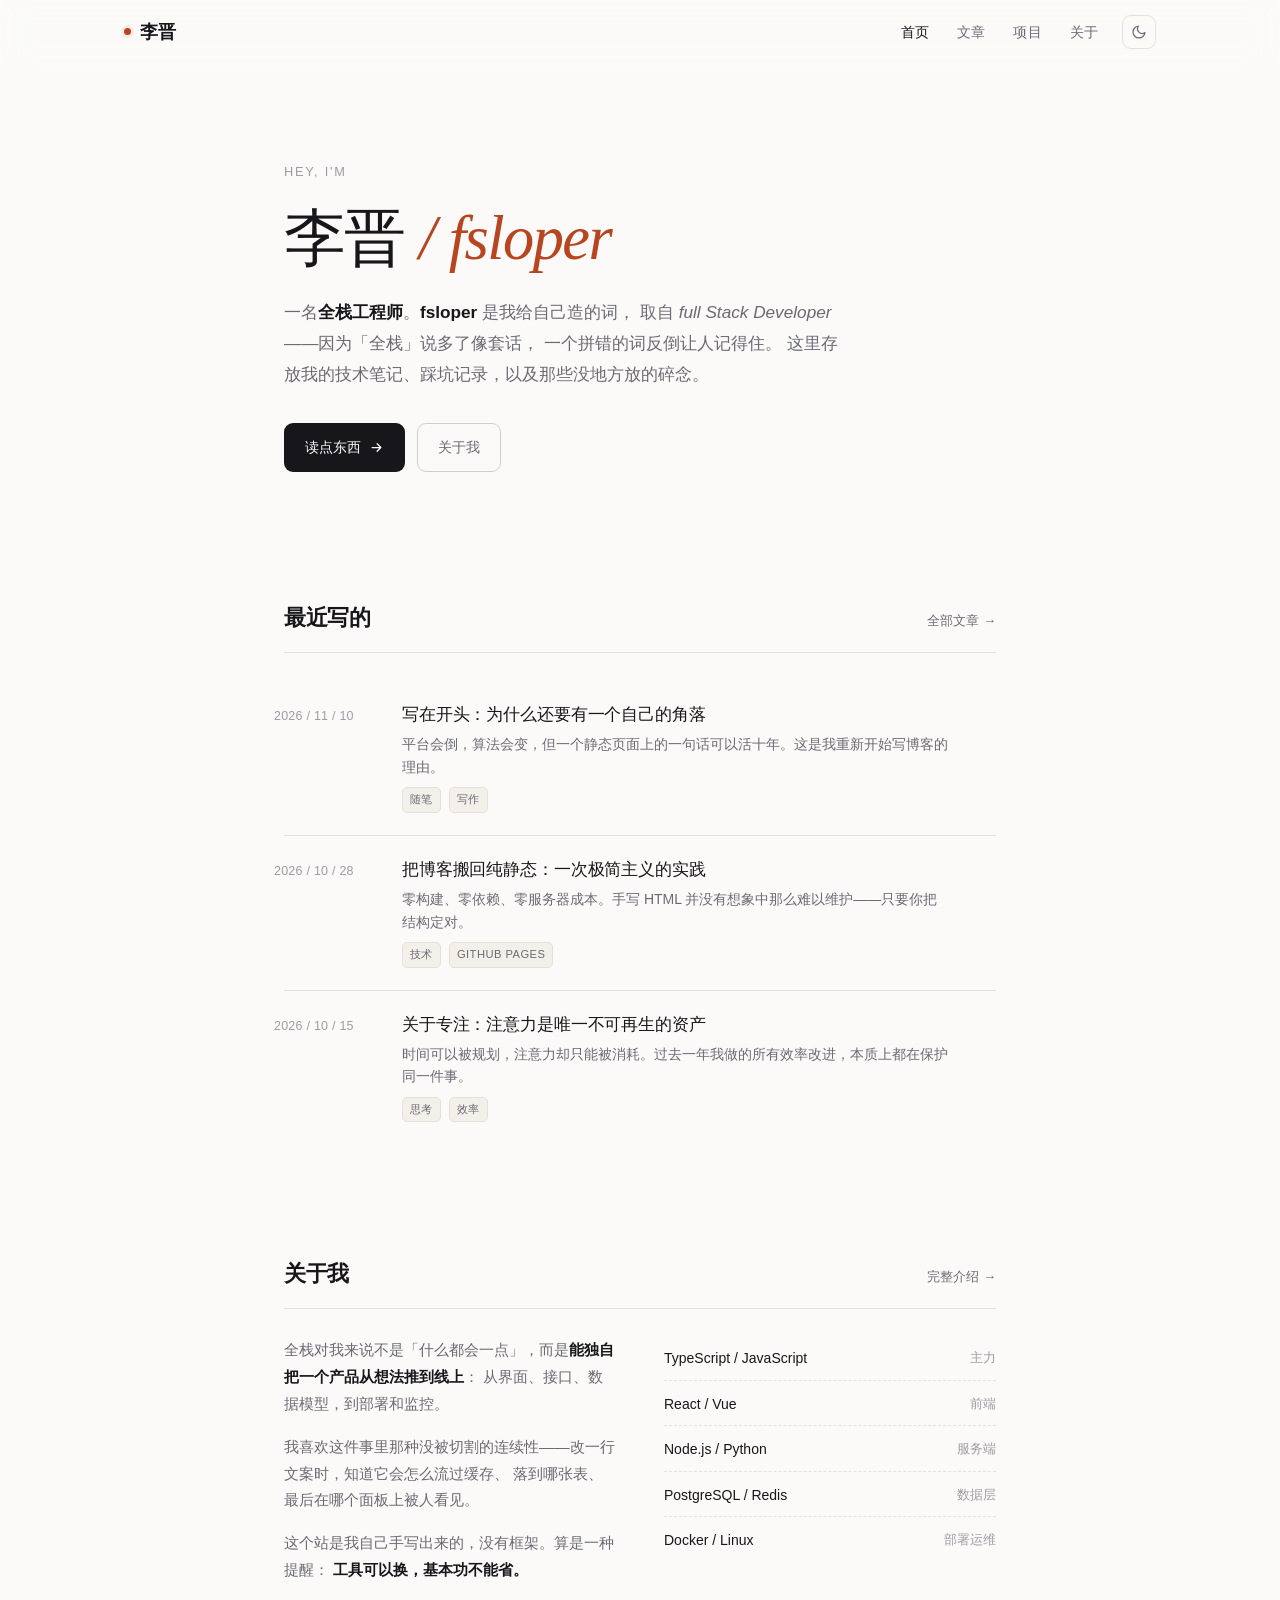
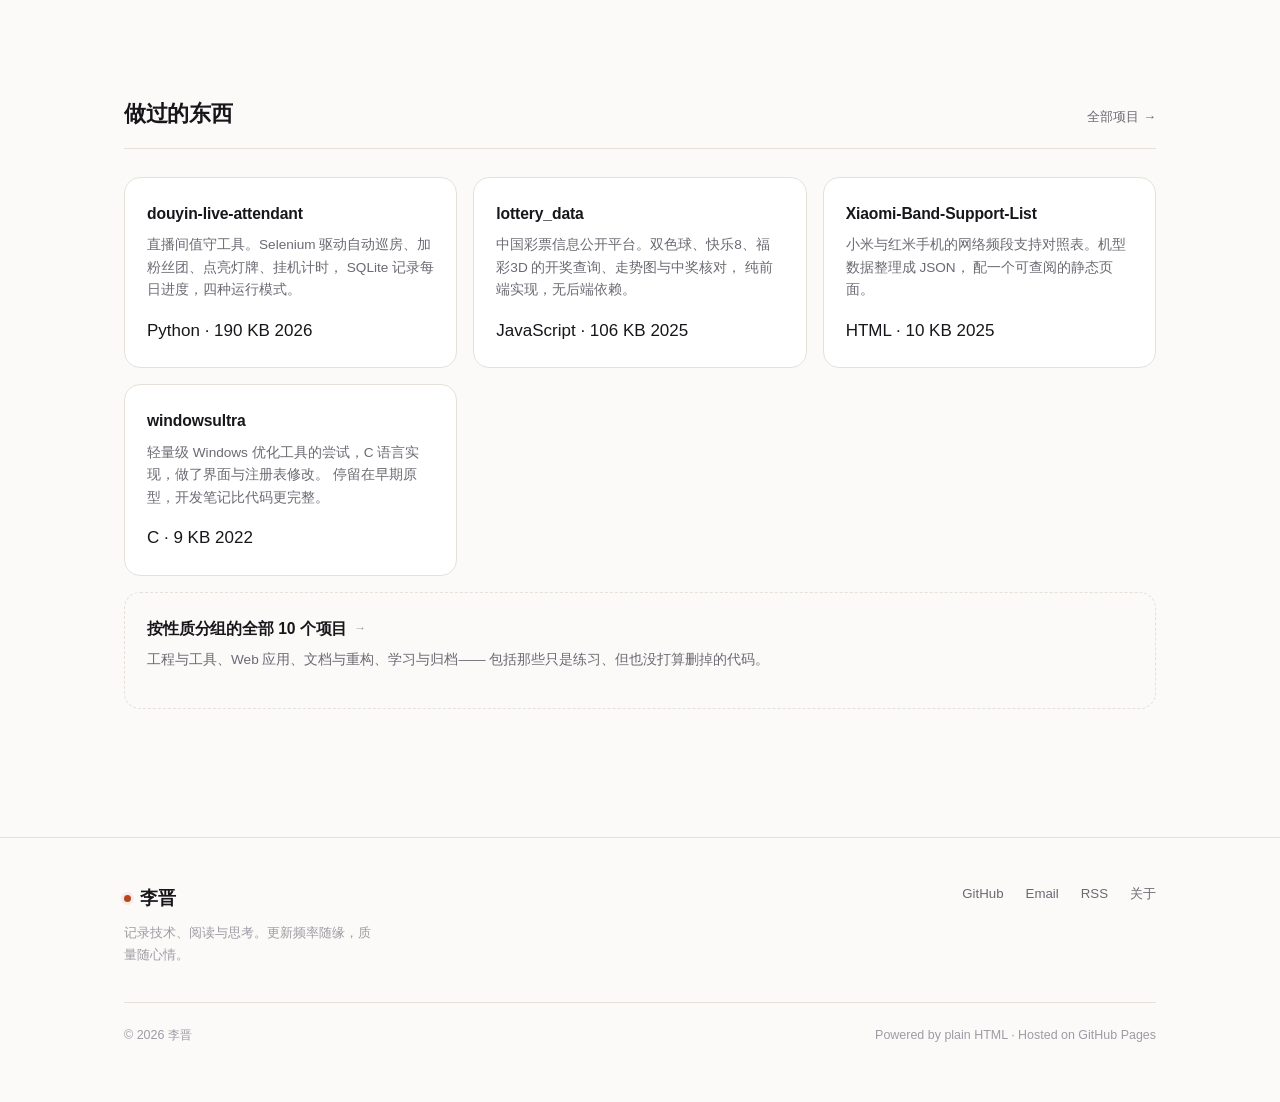
==== commit e053e706: "feat: 新增项目页，按性质分组展示全部 10 个仓库" ====
--- a/index.html
+++ b/index.html
@@ -42,7 +42,7 @@
     <div class="nav__links">
       <a href="index.html" class="nav__link is-active">首页</a>
       <a href="index.html#posts" class="nav__link">文章</a>
-      <a href="#projects" class="nav__link">项目</a>
+      <a href="projects.html" class="nav__link">项目</a>
       <a href="about.html" class="nav__link">关于</a>
       <button class="theme-toggle" type="button" aria-label="切换主题">
         <svg class="icon-moon" viewBox="0 0 24 24" fill="none" stroke="currentColor" stroke-width="1.8" stroke-linecap="round" stroke-linejoin="round">
@@ -184,56 +184,63 @@
     <div class="wrap wrap--wide">
       <div class="section__head reveal">
         <h2 class="section__title">做过的东西</h2>
-        <a href="https://github.com/fsloper-lijin?tab=repositories" class="section__more" target="_blank" rel="noopener">GitHub →</a>
+        <a href="projects.html" class="section__more">全部项目 →</a>
       </div>
 
       <div class="card-grid">
-        <a class="card reveal" href="https://github.com/fsloper-lijin/douyin-live-attendant" target="_blank" rel="noopener">
+        <a class="card reveal" href="projects.html">
           <h3 class="card__title">douyin-live-attendant</h3>
           <p class="card__desc">
-            Python + Selenium 驱动的直播间值守工具：自动巡房、加入粉丝团、点亮灯牌、挂机涨亲密度，
-            用 SQLite 管理主播名单与每日进度。
-          </p>
-          <span class="card__lang"><i class="lang-dot" style="background:#3572A5"></i>Python · 2026</span>
-        </a>
-
-        <a class="card reveal" href="https://github.com/fsloper-lijin/Xiaomi-Band-Support-List" target="_blank" rel="noopener">
+            直播间值守工具。Selenium 驱动自动巡房、加粉丝团、点亮灯牌、挂机计时，
+            SQLite 记录每日进度，四种运行模式。
+          </p>
+          <div class="card__foot">
+            <span class="card__foot-left"><i class="lang-dot" style="background:#3572A5"></i>Python · 190 KB</span>
+            <span class="card__year">2026</span>
+          </div>
+        </a>
+
+        <a class="card reveal" href="projects.html">
+          <h3 class="card__title">lottery_data</h3>
+          <p class="card__desc">
+            中国彩票信息公开平台。双色球、快乐8、福彩3D 的开奖查询、走势图与中奖核对，
+            纯前端实现，无后端依赖。
+          </p>
+          <div class="card__foot">
+            <span class="card__foot-left"><i class="lang-dot" style="background:#f1e05a"></i>JavaScript · 106 KB</span>
+            <span class="card__year">2025</span>
+          </div>
+        </a>
+
+        <a class="card reveal" href="projects.html">
           <h3 class="card__title">Xiaomi-Band-Support-List</h3>
           <p class="card__desc">
-            小米与红米手机的网络频段支持对照表，按机型整理。买机器或出门前先查一眼。
-          </p>
-          <span class="card__lang"><i class="lang-dot" style="background:#e34c26"></i>HTML · 2025</span>
-        </a>
-
-        <a class="card reveal" href="https://github.com/fsloper-lijin/xiaomi_router_api_document-tool" target="_blank" rel="noopener">
-          <h3 class="card__title">xiaomi_router_api_document-tool</h3>
-          <p class="card__desc">
-            把小米路由器私有接口的调用方式、参数与返回值整理成可查的文档，省去反复抓包。
-          </p>
-          <span class="card__lang"><i class="lang-dot" style="background:#3572A5"></i>Python · ★ 2</span>
-        </a>
-
-        <a class="card reveal" href="https://github.com/fsloper-lijin/litiaotiao_package_backup" target="_blank" rel="noopener">
-          <h3 class="card__title">litiaotiao_package_backup</h3>
-          <p class="card__desc">
-            李跳跳各历史版本 APK 的备份存档，需要回退到某个版本时可以直接取用。
-          </p>
-          <span class="card__lang"><i class="lang-dot" style="background:#e34c26"></i>HTML</span>
-        </a>
-
-        <a class="card reveal" href="https://github.com/fsloper-lijin/lottery_data" target="_blank" rel="noopener">
-          <h3 class="card__title">lottery_data</h3>
-          <p class="card__desc">
-            彩票开奖数据的采集与结构化整理，用于观察历史分布。
-          </p>
-          <span class="card__lang"><i class="lang-dot" style="background:#f1e05a"></i>JavaScript</span>
-        </a>
-
-        <a class="card card--wide reveal" href="https://github.com/fsloper-lijin?tab=repositories" target="_blank" rel="noopener">
-          <h3 class="card__title">全部 13 个仓库 <span class="card__star">→</span></h3>
-          <p class="card__desc">
-            早期项目、练习与实验都在这里。旧账号下的仓库已全部迁移过来，
-            提交历史完整保留。
+            小米与红米手机的网络频段支持对照表。机型数据整理成 JSON，
+            配一个可查阅的静态页面。
+          </p>
+          <div class="card__foot">
+            <span class="card__foot-left"><i class="lang-dot" style="background:#e34c26"></i>HTML · 10 KB</span>
+            <span class="card__year">2025</span>
+          </div>
+        </a>
+
+        <a class="card reveal" href="projects.html">
+          <h3 class="card__title">windowsultra</h3>
+          <p class="card__desc">
+            轻量级 Windows 优化工具的尝试，C 语言实现，做了界面与注册表修改。
+            停留在早期原型，开发笔记比代码更完整。
+          </p>
+          <div class="card__foot">
+            <span class="card__foot-left"><i class="lang-dot" style="background:#555"></i>C · 9 KB</span>
+            <span class="card__year">2022</span>
+          </div>
+        </a>
+
+        <a class="card card--wide reveal" href="projects.html">
+          <h3 class="card__title">按性质分组的全部 10 个项目 <span class="card__star">→</span></h3>
+          <p class="card__desc">
+            工程与工具、Web 应用、文档与重构、学习与归档——
+            包括那些只是练习、但也没打算删掉的代码。
           </p>
         </a>
       </div>
